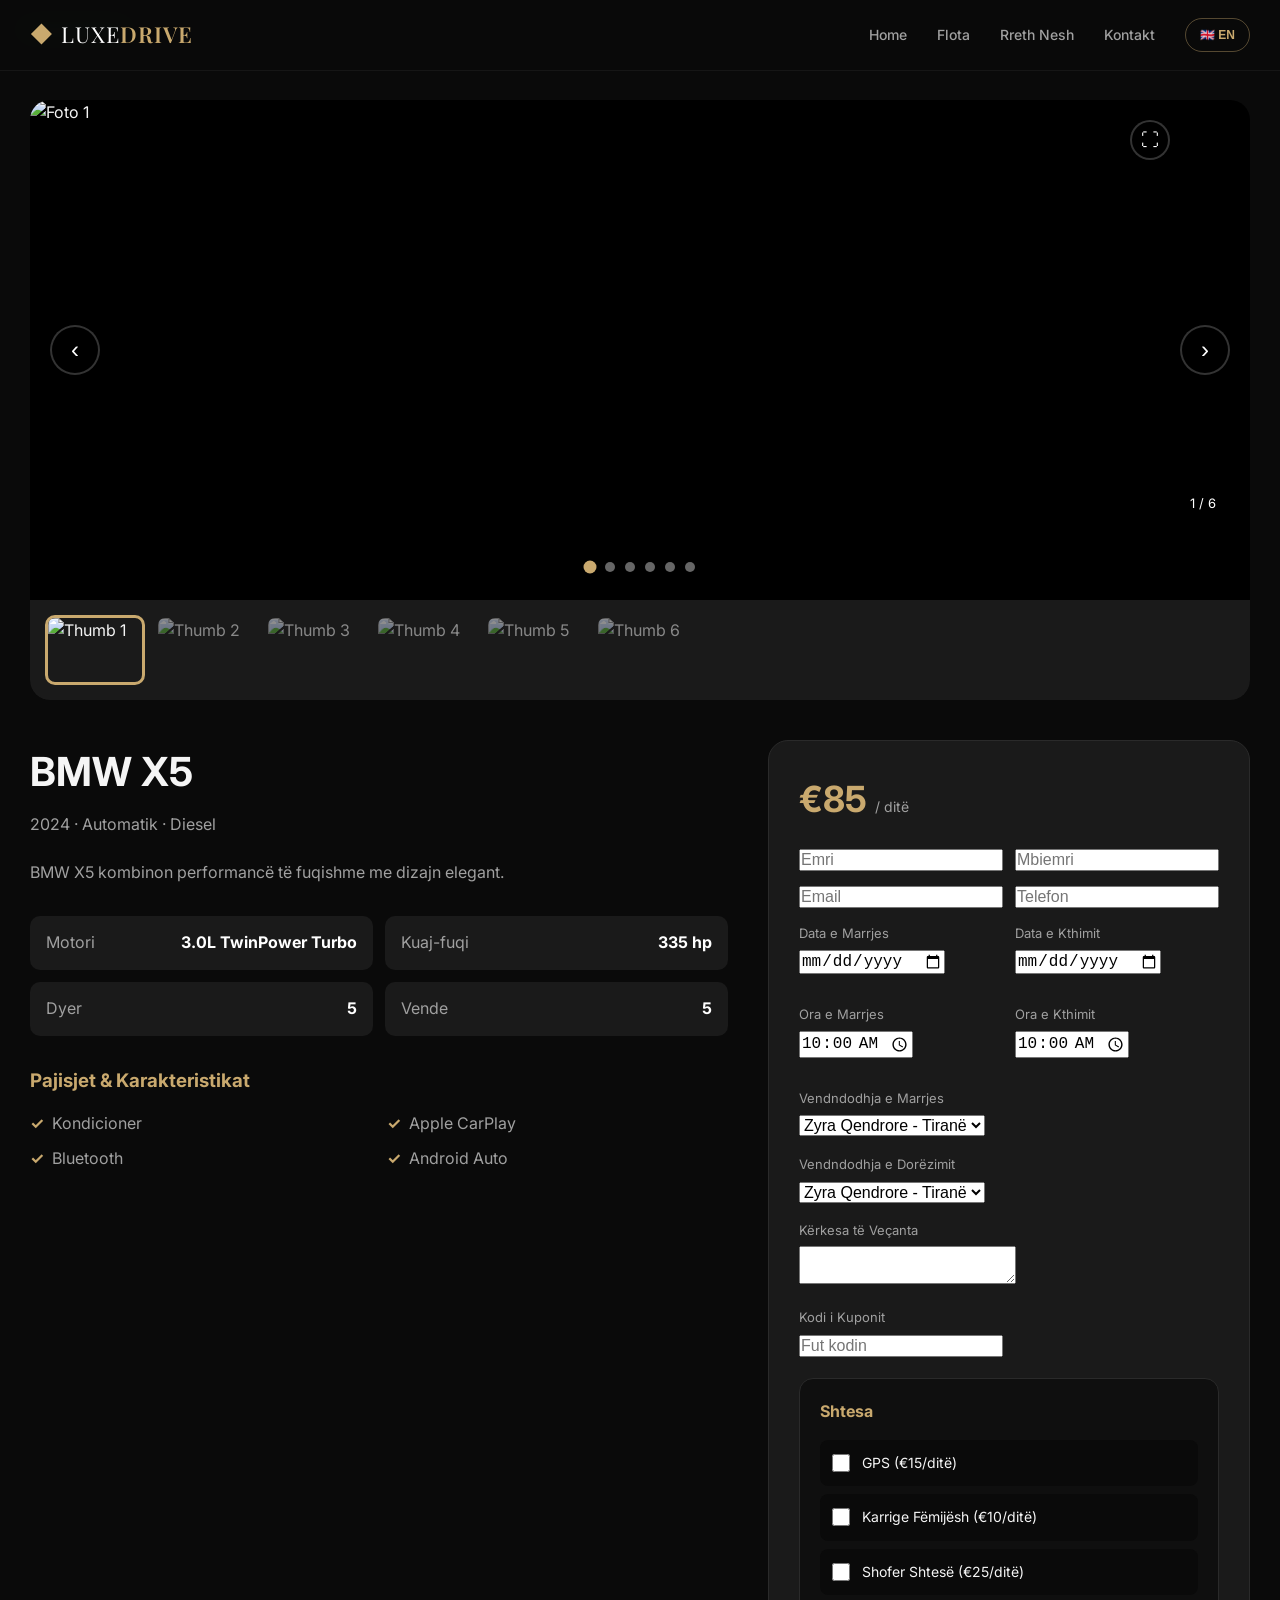
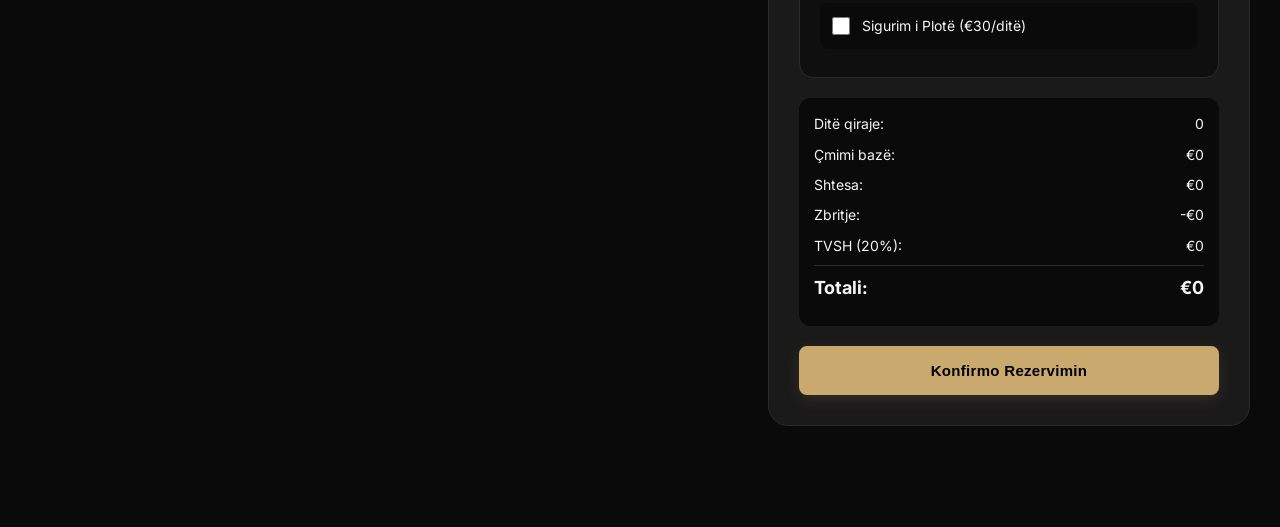
==== car-details.html @ 83494c79 "Add files via upload" ====
<!DOCTYPE html>
<html lang="sq">
<head>
    <meta charset="UTF-8">
    <meta name="viewport" content="width=device-width, initial-scale=1.0">
    <meta name="description" content="Shikoni detajet dhe rezervoni këtë makinë luksoze.">
    <title data-i18n="detailsTitle">Detajet e Makinës | LuxeDrive</title>
    <link rel="preconnect" href="https://fonts.googleapis.com">
    <link rel="preconnect" href="https://fonts.gstatic.com" crossorigin>
    <link href="https://fonts.googleapis.com/css2?family=Playfair+Display:ital,wght@0,400;0,500;0,600;0,700;0,800;1,400&family=Inter:wght@300;400;500;600;700&display=swap" rel="stylesheet">
    <link rel="stylesheet" href="style.css">
    <link rel="stylesheet" href="responsive.css">
   
</head>
<body>
    <div class="loader-wrapper" id="loaderWrapper">
        <div class="loader"><div class="loader-ring"></div><span class="loader-text">LUXURY</span></div>
    </div>
    
    <button class="back-to-top" id="backToTop" aria-label="Kthehu lart">
        <svg width="20" height="20" viewBox="0 0 24 24" fill="none" stroke="currentColor" stroke-width="2"><polyline points="18 15 12 9 6 15"></polyline></svg>
    </button>

    <nav class="navbar" id="navbar">
        <div class="nav-container">
            <a href="index.html" class="nav-logo">
                <span class="logo-icon">◆</span><span class="logo-text">LUXE<span class="logo-accent">DRIVE</span></span>
            </a>
            <ul class="nav-links" id="navLinks">
                <li><a href="index.html" class="nav-link" data-i18n="navHome">Ballina</a></li>
                <li><a href="fleet.html" class="nav-link" data-i18n="navFleet">Flota</a></li>
                <li><a href="index.html#why-us" class="nav-link" data-i18n="navAbout">Rreth Nesh</a></li>
                <li><a href="index.html#contact" class="nav-link" data-i18n="navContact">Kontakt</a></li>
            
            <div class="nav-actions">
                <button id="langToggle" class="lang-toggle" aria-label="Ndrysho gjuhën">🇬🇧 EN</button>
					  </ul>
                <button class="hamburger" id="hamburger" aria-label="Menu"><span></span><span></span><span></span></button>
            </div>
        </div>
    </nav>

    <main class="car-details-page section-padding">
        <div class="container">
            
            <!-- GALERIA -->
            <div class="car-gallery-wrapper" id="carGalleryWrapper">
                <div class="gallery-main-container">
                    <div class="gallery-slides" id="gallerySlides"></div>
                    <button class="gallery-nav prev" id="galleryPrev">‹</button>
                    <button class="gallery-nav next" id="galleryNext">›</button>
                    <button class="fullscreen-btn" id="fullscreenBtn">⛶</button>
                    <div class="gallery-counter" id="galleryCounter">1 / 1</div>
                    <div class="gallery-dots-container" id="galleryDots"></div>
                </div>
                <div class="gallery-thumbnails-bar" id="galleryThumbnails"></div>
            </div>

            <!-- FULLSCREEN MODAL -->
            <div class="fullscreen-modal" id="fullscreenModal">
                <button class="fullscreen-close" id="fullscreenClose">✕</button>
                <img id="fullscreenImage" src="" alt="">
            </div>

            <!-- TË DHËNAT E MAKINAVE -->
            <div id="car-bmw-x5" class="car-data"
                data-name="BMW X5"
                data-subtitle="2024 · Automatik · Diesel"
                data-description="BMW X5 kombinon performancë të fuqishme me dizajn elegant."
                data-price="85"
                data-specs='{"Motori":"3.0L TwinPower Turbo","Kuaj-fuqi":"335 hp","Dyer":"5","Vende":"5"}'
                data-equipment='["Kondicioner","Bluetooth","Apple CarPlay","Android Auto"]'
                data-images='img/x5/1.webp,img/x5/2.webp,img/x5/3.webp,img/x5/4.webp,img/x5/5.webp,img/x5/6.webp'>
            </div>

            <div id="car-mercedes-s-class" class="car-data"
                data-name="Mercedes-Benz S-Class"
                data-subtitle="2024 · Automatik · Benzinë"
                data-description="Kulmi i sedanëve luksozë."
                data-price="120"
                data-specs='{"Motori":"4.0L V8 Biturbo","Kuaj-fuqi":"496 hp","Dyer":"4","Vende":"5"}'
                data-equipment='["Kondicioner","Burmester Sound","Apple CarPlay"]'
                data-images='img/s-class/1.webp,img/s-class/2.webp,img/s-class/3.webp, img/s-class/4.webp'>
            </div>

            <div id="car-porsche-911" class="car-data"
                data-name="Porsche 911"
                data-subtitle="2024 · Automatik · Benzinë"
                data-description="Makina sportive ikonë."
                data-price="195"
                data-specs='{"Motori":"3.0L Twin-Turbo Boxer 6","Kuaj-fuqi":"473 hp","Dyer":"2","Vende":"2"}'
                data-equipment='["Sport Exhaust","Apple CarPlay","Cruise Control"]'
                data-images='img/porche911/1.webp,img/porche911/2.webp,img/porche911/3.webp'>
            </div>

            <div id="car-range-rover-sport" class="car-data"
                data-name="Range Rover Sport"
                data-subtitle="2024 · Automatik · Diesel"
                data-description="SUV luksoz me prani komanduese."
                data-price="150"
                data-specs='{"Motori":"3.0L Ingenium Diesel","Kuaj-fuqi":"350 hp","Dyer":"5","Vende":"7"}'
                data-equipment='["Air Suspension","Meridian Sound","Apple CarPlay"]'
                data-images='img/rangerover/1.webp,img/rangerover/2.webp,img/rangerover/3.webp'>
            </div>

            <div id="car-audi-a8" class="car-data"
                data-name="Audi A8"
                data-subtitle="2024 · Automatik · Hibrid"
                data-description="Sedan luksoz me teknologji hibride."
                data-price="110"
                data-specs='{"Motori":"3.0 TFSI e","Kuaj-fuqi":"449 hp","Dyer":"4","Vende":"5"}'
                data-equipment='["Virtual Cockpit","Bang & Olufsen","Apple CarPlay"]'
                data-images='img/audia8/1.webp,img/audia8/2.webp,img/audia8/3.jpeg'>
            </div>

            <div id="car-rolls-royce-ghost" class="car-data"
                data-name="Rolls-Royce Ghost"
                data-subtitle="2024 · Automatik · Benzinë"
                data-description="Kulmi absolut i luksit automobilistik."
                data-price="450"
                data-specs='{"Motori":"6.75L V12","Kuaj-fuqi":"563 hp","Dyer":"4","Vende":"4"}'
                data-equipment='["Starlight Headliner","Bespoke Audio","Champagne Cooler"]'
                data-images='img/rr/1.jpeg,img/rr/2.jpeg,img/rr/3.jpeg'>
            </div>

            <!-- INFORMACIONET E MAKINËS -->
            <div class="car-info-grid">
                <div class="car-info-left">
                    <div class="car-title-block">
                        <span class="car-badge available" id="availabilityBadge" data-i18n="badgeAvailable">I Disponueshëm</span>
                        <h1 id="carTitle">BMW X5</h1>
                        <p class="car-subtitle" id="carSubtitle">2024 · Automatik · Diesel</p>
                    </div>
                    <div class="car-description" id="carDescription"></div>
                    <div class="specs-grid" id="specsGrid"></div>
                    <div class="equipment-section">
                        <h3 data-i18n="equipmentTitle">Pajisjet & Karakteristikat</h3>
                        <ul class="equipment-list" id="equipmentList"></ul>
                    </div>
                </div>
                <div class="car-info-right">
                    <div class="booking-card" id="bookingCard">
                        <div class="price-display">
                            <span class="price-value" id="pricePerDay">€85</span>
                            <span class="price-period" data-i18n="pricePerDayUnit">/ ditë</span>
                        </div>
                        <form id="bookingForm" novalidate>
                            <div class="form-row">
                                <input type="text" id="firstName" placeholder="Emri" required>
                                <input type="text" id="lastName" placeholder="Mbiemri" required>
                            </div>
                            <div class="form-row">
                                <input type="email" id="email" placeholder="Email" required>
                                <input type="tel" id="phone" placeholder="Telefon" required>
                            </div>
                            <div class="form-row">
                                <div class="form-group">
                                    <label>Data e Marrjes</label>
                                    <input type="date" id="pickupDate" required>
                                </div>
                                <div class="form-group">
                                    <label>Data e Kthimit</label>
                                    <input type="date" id="returnDate" required>
                                </div>
                            </div>
                            <div class="form-row">
                                <div class="form-group">
                                    <label>Ora e Marrjes</label>
                                    <input type="time" id="pickupTime" value="10:00">
                                </div>
                                <div class="form-group">
                                    <label>Ora e Kthimit</label>
                                    <input type="time" id="returnTime" value="10:00">
                                </div>
                            </div>
                            <div class="form-group">
                                <label>Vendndodhja e Marrjes</label>
                                <select id="pickupLocation">
                                    <option>Zyra Qendrore - Tiranë</option>
                                    <option>Aeroporti i Rinasit</option>
                                    <option>Dorëzim në Hotel</option>
                                </select>
                            </div>
                            <div class="form-group">
                                <label>Vendndodhja e Dorëzimit</label>
                                <select id="dropoffLocation">
                                    <option>Zyra Qendrore - Tiranë</option>
                                    <option>Aeroporti i Rinasit</option>
                                    <option>Dorëzim në Hotel</option>
                                </select>
                            </div>
                            <div class="form-group">
                                <label>Kërkesa të Veçanta</label>
                                <textarea id="specialRequests" rows="2"></textarea>
                            </div>
                            <div class="form-group">
                                <label>Kodi i Kuponit</label>
                                <input type="text" id="couponCode" placeholder="Fut kodin">
                            </div>
                            <div class="extras-section">
                                <h4>Shtesa</h4>
                                <label class="extra-item"><input type="checkbox" id="gps" data-price="15"> GPS (€15/ditë)</label>
                                <label class="extra-item"><input type="checkbox" id="childSeat" data-price="10"> Karrige Fëmijësh (€10/ditë)</label>
                                <label class="extra-item"><input type="checkbox" id="additionalDriver" data-price="25"> Shofer Shtesë (€25/ditë)</label>
                                <label class="extra-item"><input type="checkbox" id="insurance" data-price="30"> Sigurim i Plotë (€30/ditë)</label>
                            </div>
                            <div class="booking-summary" id="bookingSummary">
                                <div class="summary-line"><span>Ditë qiraje:</span><span id="summaryDays">0</span></div>
                                <div class="summary-line"><span>Çmimi bazë:</span><span id="summaryBase">€0</span></div>
                                <div class="summary-line"><span>Shtesa:</span><span id="summaryExtras">€0</span></div>
                                <div class="summary-line"><span>Zbritje:</span><span id="summaryDiscount">-€0</span></div>
                                <div class="summary-line"><span>TVSH (20%):</span><span id="summaryTax">€0</span></div>
                                <div class="summary-line total"><span>Totali:</span><span id="summaryTotal">€0</span></div>
                            </div>
                            <button type="submit" class="btn btn-primary btn-block">Konfirmo Rezervimin</button>
                        </form>
                    </div>
                </div>
            </div>
        </div>
    </main>

    <!-- MODAL KONFIRMIMI -->
    <div class="modal" id="confirmationModal">
        <div class="modal-content">
            <span class="modal-close" id="closeModal">&times;</span>
            <div class="modal-icon">✓</div>
            <h2>Rezervimi u Konfirmua!</h2>
            <p>Faleminderit për rezervimin tuaj.</p>
            <p>Numri i referencës: <strong id="bookingRef">LX-123456</strong></p>
            <a href="index.html" class="btn btn-primary">Kthehu në Ballinë</a>
        </div>
    </div>

    <script type="text/javascript" src="https://cdn.jsdelivr.net/npm/@emailjs/browser@3/dist/email.min.js"></script>
    <script src="main.js"></script>
    <script src="lang.js"></script>
    
    <!-- Skripti i galerisë dhe ngarkuesit të makinës - të kombinuara -->
    <script>
    // ========== GALERIA ==========
    let galleryCurrentIndex = 0;
    let galleryTotalSlides = 0;
    let galleryImages = [];
    let galleryAutoPlay;

    function initGallery(images) {
        galleryImages = images;
        galleryTotalSlides = images.length;
        galleryCurrentIndex = 0;
        
        const slidesContainer = document.getElementById('gallerySlides');
        const dotsContainer = document.getElementById('galleryDots');
        const thumbnailsContainer = document.getElementById('galleryThumbnails');
        
        // Pastro container-at
        slidesContainer.innerHTML = '';
        dotsContainer.innerHTML = '';
        thumbnailsContainer.innerHTML = '';
        
        // Shto TË GJITHA imazhet në slides
        images.forEach((src, index) => {
            const img = document.createElement('img');
            img.src = src;
            img.alt = 'Foto ' + (index + 1);
            img.loading = index === 0 ? 'eager' : 'lazy';
            slidesContainer.appendChild(img);
        });
        
        // Krijo dots për TË GJITHA imazhet
        images.forEach((_, index) => {
            const dot = document.createElement('span');
            dot.className = 'gallery-dot';
            if (index === 0) dot.classList.add('active');
            dot.addEventListener('click', function() {
                goToSlide(index);
            });
            dotsContainer.appendChild(dot);
        });
        
        // Krijo thumbnails për TË GJITHA imazhet
        images.forEach((src, index) => {
            const thumb = document.createElement('img');
            thumb.src = src;
            thumb.className = 'gallery-thumb';
            thumb.alt = 'Thumb ' + (index + 1);
            if (index === 0) thumb.classList.add('active');
            thumb.addEventListener('click', function() {
                goToSlide(index);
            });
            thumbnailsContainer.appendChild(thumb);
        });
        
        // Përditëso numëruesin
        updateCounter();
        
        // Fillo auto-play
        startAutoPlay();
    }

    function goToSlide(index) {
        if (index < 0) index = galleryTotalSlides - 1;
        if (index >= galleryTotalSlides) index = 0;
        
        galleryCurrentIndex = index;
        
        // Lëviz galerinë
        const slidesContainer = document.getElementById('gallerySlides');
        slidesContainer.style.transform = 'translateX(-' + (galleryCurrentIndex * 100) + '%)';
        
        // Përditëso TË GJITHA dots
        const dots = document.querySelectorAll('.gallery-dot');
        dots.forEach((dot, i) => {
            if (i === galleryCurrentIndex) {
                dot.classList.add('active');
            } else {
                dot.classList.remove('active');
            }
        });
        
        // Përditëso TË GJITHA thumbnails
        const thumbs = document.querySelectorAll('.gallery-thumb');
        thumbs.forEach((thumb, i) => {
            if (i === galleryCurrentIndex) {
                thumb.classList.add('active');
                // Lëviz thumbnail-in aktiv në pamje
                thumb.scrollIntoView({ behavior: 'smooth', block: 'nearest', inline: 'center' });
            } else {
                thumb.classList.remove('active');
            }
        });
        
        // Përditëso numëruesin
        updateCounter();
        
        // Rifillo auto-play
        resetAutoPlay();
    }

    function nextSlide() {
        goToSlide(galleryCurrentIndex + 1);
    }

    function prevSlide() {
        goToSlide(galleryCurrentIndex - 1);
    }

    function updateCounter() {
        const counter = document.getElementById('galleryCounter');
        if (counter && galleryTotalSlides > 0) {
            counter.textContent = (galleryCurrentIndex + 1) + ' / ' + galleryTotalSlides;
        }
    }

    function startAutoPlay() {
        stopAutoPlay();
        if (galleryTotalSlides > 1) {
            galleryAutoPlay = setInterval(nextSlide, 4000);
        }
    }

    function stopAutoPlay() {
        if (galleryAutoPlay) {
            clearInterval(galleryAutoPlay);
            galleryAutoPlay = null;
        }
    }

    function resetAutoPlay() {
        stopAutoPlay();
        startAutoPlay();
    }

    // ========== NGARKUESI I MAKINËS ==========
    document.addEventListener('DOMContentLoaded', function() {
        const urlParams = new URLSearchParams(window.location.search);
        const carId = urlParams.get('id') || 'bmw-x5';
        
        console.log('Duke ngarkuar makinën:', carId);
        
        const carDiv = document.getElementById('car-' + carId);
        
        if (carDiv) {
            console.log('Div-i i makinës u gjet');
            
            const name = carDiv.getAttribute('data-name');
            const subtitle = carDiv.getAttribute('data-subtitle');
            const description = carDiv.getAttribute('data-description');
            const price = carDiv.getAttribute('data-price');
            const specsStr = carDiv.getAttribute('data-specs');
            const equipmentStr = carDiv.getAttribute('data-equipment');
            const imagesStr = carDiv.getAttribute('data-images');
            
            console.log('Images string:', imagesStr);
            
            // Përditëso titullin dhe përshkrimin
            document.getElementById('carTitle').textContent = name;
            document.getElementById('carSubtitle').textContent = subtitle;
            document.getElementById('carDescription').innerHTML = '<p>' + description + '</p>';
            document.getElementById('pricePerDay').textContent = '€' + price;
            
            // Përditëso specifikimet
            if (specsStr) {
                const specs = JSON.parse(specsStr);
                const specsGrid = document.getElementById('specsGrid');
                specsGrid.innerHTML = '';
                for (const [key, value] of Object.entries(specs)) {
                    const specItem = document.createElement('div');
                    specItem.className = 'spec-item';
                    specItem.innerHTML = '<span>' + key + '</span><strong>' + value + '</strong>';
                    specsGrid.appendChild(specItem);
                }
            }
            
            // Përditëso pajisjet
            if (equipmentStr) {
                const equipment = JSON.parse(equipmentStr);
                const equipmentList = document.getElementById('equipmentList');
                equipmentList.innerHTML = '';
                equipment.forEach(function(item) {
                    const li = document.createElement('li');
                    li.textContent = item;
                    equipmentList.appendChild(li);
                });
            }
            
            // Përditëso galerinë me TË GJITHA imazhet
            if (imagesStr) {
                // Ndaj string-un me presje dhe pastro hapësirat
                const images = imagesStr.split(',').map(function(img) {
                    return img.trim();
                }).filter(function(img) {
                    return img.length > 0;
                });
                
                console.log('Numri i imazheve të gjetura:', images.length);
                console.log('Imazhet:', images);
                
                if (images.length > 0) {
                    initGallery(images);
                }
            }
        } else {
            console.warn('Makina nuk u gjet:', carId);
            // Shfaq të dhënat default (makina e parë)
            const firstCar = document.querySelector('.car-data');
            if (firstCar) {
                console.log('Duke përdorur makinën e parë si default');
                const imagesStr = firstCar.getAttribute('data-images');
                if (imagesStr) {
                    const images = imagesStr.split(',').map(function(img) {
                        return img.trim();
                    }).filter(function(img) {
                        return img.length > 0;
                    });
                    if (images.length > 0) {
                        initGallery(images);
                    }
                }
            }
        }
        
        // Event listeners për butonat e galerisë
        document.getElementById('galleryPrev').addEventListener('click', function(e) {
            e.preventDefault();
            prevSlide();
        });
        
        document.getElementById('galleryNext').addEventListener('click', function(e) {
            e.preventDefault();
            nextSlide();
        });
        
        // Fullscreen
        document.getElementById('fullscreenBtn').addEventListener('click', function() {
            if (galleryImages.length > 0 && galleryImages[galleryCurrentIndex]) {
                document.getElementById('fullscreenImage').src = galleryImages[galleryCurrentIndex];
                document.getElementById('fullscreenModal').classList.add('active');
            }
        });
        
        document.getElementById('fullscreenClose').addEventListener('click', function() {
            document.getElementById('fullscreenModal').classList.remove('active');
        });
        
        // Mbyll fullscreen kur klikon jashtë imazhit
        document.getElementById('fullscreenModal').addEventListener('click', function(e) {
            if (e.target === this) {
                this.classList.remove('active');
            }
        });
        
        // Swipe për galeri
        const slidesContainer = document.getElementById('gallerySlides');
        let startX = 0;
        let isSwiping = false;
        
        slidesContainer.addEventListener('touchstart', function(e) {
            startX = e.touches[0].clientX;
            isSwiping = true;
            stopAutoPlay();
        });
        
        slidesContainer.addEventListener('touchmove', function(e) {
            if (!isSwiping) return;
        });
        
        slidesContainer.addEventListener('touchend', function(e) {
            if (!isSwiping) return;
            isSwiping = false;
            
            const endX = e.changedTouches[0].clientX;
            const diffX = startX - endX;
            
            if (Math.abs(diffX) > 50) {
                if (diffX > 0) {
                    nextSlide();
                } else {
                    prevSlide();
                }
            }
            
            startAutoPlay();
        });
        
        // Ndalo auto-play kur mouse është mbi galeri
        const galleryWrapper = document.getElementById('carGalleryWrapper');
        galleryWrapper.addEventListener('mouseenter', function() {
            stopAutoPlay();
        });
        
        galleryWrapper.addEventListener('mouseleave', function() {
            startAutoPlay();
        });
        
        // Navigim me tastierë
        document.addEventListener('keydown', function(e) {
            if (e.key === 'ArrowLeft') {
                e.preventDefault();
                prevSlide();
            } else if (e.key === 'ArrowRight') {
                e.preventDefault();
                nextSlide();
            }
        });
    });
</script>
    
    <script src="booking.js"></script>
</body>
</html>
---- style.css ----
:root {
    --gold: #c9a96e;
    --gold-light: #e0c78a;
    --gold-dark: #b8943c;
    --dark-bg: #0a0a0a;
    --dark-surface: #111111;
    --dark-card: #1a1a1a;
    --text-primary: #f5f5f5;
    --text-secondary: #a0a0a0;
    --border-color: #2a2a2a;
    --font-heading: 'Playfair Display', serif;
    --font-body: 'Inter', 'DM Sans', sans-serif;
    --shadow-gold: 0 4px 15px rgba(201,169,110,0.15);
}

* { margin: 0; padding: 0; box-sizing: border-box; }

/* PARANDALO DOUBLE-CLICK ZOOM NË TË GJITHË FAQEN */
html {
    scroll-behavior: smooth;
    touch-action: manipulation;
    -ms-touch-action: manipulation;
}

body {
    font-family: var(--font-body);
    background: var(--dark-bg);
    color: var(--text-primary);
    line-height: 1.6;
    overflow-x: hidden;
    -webkit-font-smoothing: antialiased;
    /* Parandalo zoom në double-tap */
    touch-action: manipulation;
    -ms-touch-action: manipulation;
}

/* Parandalo user-select në butona dhe elemente interaktive */
button, a, .btn, .car-card, .gallery-thumb, .gallery-dot, .extra-item, label {
    -webkit-user-select: none;
    -moz-user-select: none;
    -ms-user-select: none;
    user-select: none;
}

/* Parandalo zoom në inpute në pajisje mobile */
input, select, textarea {
    font-size: 16px; /* Parandalon zoom-in automatik në iOS */
    touch-action: manipulation;
    -ms-touch-action: manipulation;
}

@media screen and (max-width: 768px) {
    input, select, textarea {
        font-size: 16px !important; /* Parandalon zoom-in në mobile */
    }
}

/* Loader */
.loader-wrapper {
    position: fixed; top: 0; left: 0; width: 100%; height: 100%;
    background: var(--dark-bg); display: flex; flex-direction: column; align-items: center; justify-content: center;
    z-index: 9999; transition: opacity 0.5s ease, visibility 0.5s;
}
.loader-wrapper.hidden { opacity: 0; visibility: hidden; }
.loader-ring {
    width: 50px; height: 50px; border: 3px solid rgba(201,169,110,0.2);
    border-top-color: var(--gold); border-radius: 50%;
    animation: spin 1s linear infinite; margin-bottom: 20px;
}
.loader-text { font-family: var(--font-heading); letter-spacing: 4px; color: var(--gold); font-size: 14px; }
@keyframes spin { to { transform: rotate(360deg); } }

/* Back to top */
.back-to-top {
    position: fixed; bottom: 30px; right: 30px; width: 45px; height: 45px;
    background: var(--gold); color: #000; border: none; border-radius: 50%;
    cursor: pointer; opacity: 0; visibility: hidden; transition: all 0.3s; z-index: 999;
    display: flex; align-items: center; justify-content: center; box-shadow: var(--shadow-gold);
}
.back-to-top:hover { background: var(--gold-light); transform: translateY(-2px); }
.back-to-top.visible { opacity: 1; visibility: visible; }

/* ==================== NAVBAR I RIPARUAR ==================== */
.navbar {
    position: fixed;
    top: 0;
    left: 0;
    width: 100%;
    z-index: 1000;
    background: rgba(10, 10, 10, 0.98);
    backdrop-filter: blur(10px);
    -webkit-backdrop-filter: blur(10px);
    padding: 0;
    transition: all 0.3s ease;
    border-bottom: 1px solid rgba(255, 255, 255, 0.05);
}

.navbar.scrolled {
    background: rgba(10, 10, 10, 0.98);
    box-shadow: 0 4px 30px rgba(0, 0, 0, 0.8);
    border-bottom: 1px solid rgba(201, 169, 110, 0.15);
}

.nav-container {
    max-width: 1300px;
    margin: 0 auto;
    padding: 0 30px;
    display: flex;
    align-items: center;
    justify-content: space-between;
    height: 70px;
}

.nav-logo {
    display: flex;
    align-items: center;
    gap: 8px;
    text-decoration: none;
    z-index: 2;
    flex-shrink: 0;
}

.logo-icon {
    color: var(--gold);
    font-size: 22px;
}

.logo-text {
    font-family: var(--font-heading);
    font-size: 22px;
    color: #fff;
    letter-spacing: 1px;
}

.logo-accent {
    color: var(--gold);
    font-weight: 600;
}

/* Navigation links */
.nav-links {
    display: flex;
    list-style: none;
    gap: 30px;
    align-items: center;
    margin: 0;
    padding: 0;
    height: 100%;
}

.nav-link {
    color: var(--text-secondary);
    text-decoration: none;
    font-weight: 500;
    font-size: 14px;
    transition: color 0.3s;
    position: relative;
    padding: 8px 0;
}

.nav-link::after {
    content: '';
    position: absolute;
    bottom: 0;
    left: 0;
    width: 0;
    height: 2px;
    background: var(--gold);
    transition: width 0.3s;
}

.nav-link:hover,
.nav-link.active {
    color: var(--gold);
}

.nav-link:hover::after,
.nav-link.active::after {
    width: 100%;
}

/* Veprimet në navbar */
.nav-actions {
    display: flex;
    align-items: center;
    gap: 12px;
    flex-shrink: 0;
}

/* Language toggle */
.lang-toggle {
    background: transparent;
    border: 1px solid rgba(201, 169, 110, 0.4);
    color: var(--gold);
    padding: 6px 14px;
    border-radius: 20px;
    cursor: pointer;
    font-weight: 600;
    font-size: 12px;
    transition: all 0.3s;
    white-space: nowrap;
    height: 34px;
    display: flex;
    align-items: center;
}

.lang-toggle:hover {
    background: var(--gold);
    color: #000;
    border-color: var(--gold);
}

/* Hamburger */
.hamburger {
    display: none;
    flex-direction: column;
    gap: 5px;
    background: none;
    border: none;
    cursor: pointer;
    z-index: 2;
    padding: 8px;
    height: 40px;
    width: 40px;
    align-items: center;
    justify-content: center;
}

.hamburger span {
    width: 24px;
    height: 2px;
    background: #fff;
    transition: 0.3s;
    display: block;
}

/* Animacioni i hamburgerit kur është aktiv */
.nav-links.active ~ .hamburger span:nth-child(1) {
    transform: rotate(45deg) translate(5px, 5px);
}

.nav-links.active ~ .hamburger span:nth-child(2) {
    opacity: 0;
}

.nav-links.active ~ .hamburger span:nth-child(3) {
    transform: rotate(-45deg) translate(5px, -5px);
}

/* Mobile navigation */
@media (max-width: 768px) {
    .nav-links {
        position: fixed;
        top: 0;
        left: 0;
        width: 100%;
        height: 100vh;
        background: rgba(10, 10, 10, 0.98);
        backdrop-filter: blur(15px);
        -webkit-backdrop-filter: blur(15px);
        flex-direction: column;
        justify-content: center;
        align-items: center;
        gap: 30px;
        margin: 0;
        padding: 0;
        transform: translateX(100%);
        transition: transform 0.4s cubic-bezier(0.4, 0, 0.2, 1);
        z-index: 1;
    }

    .nav-links.active {
        transform: translateX(0);
    }

    .hamburger {
        display: flex;
    }

    .nav-link {
        font-size: 20px;
    }

    .lang-toggle {
        margin-top: 20px;
    }
}

/* Hero */
.hero {
    height: 100vh;
    min-height: 700px;
    position: relative;
    display: flex;
    align-items: center;
    overflow: hidden;
    margin-top: 0;
    padding-top: 70px;
}

.hero-bg {
    position: absolute;
    top: 0;
    left: 0;
    width: 100%;
    height: 100%;
    background-size: cover;
    background-position: center;
    transform: scale(1.1);
    transition: transform 6s ease;
}

.hero:hover .hero-bg {
    transform: scale(1);
}

.hero-overlay {
    position: absolute;
    top: 0;
    left: 0;
    width: 100%;
    height: 100%;
    background: linear-gradient(to right, rgba(0, 0, 0, 0.85) 0%, rgba(0, 0, 0, 0.3) 100%);
}

.hero-content {
    position: relative;
    max-width: 1300px;
    margin: 0 auto;
    padding: 0 30px;
    z-index: 2;
}

.hero-badge {
    display: inline-block;
    background: rgba(201, 169, 110, 0.1);
    border: 1px solid var(--gold);
    color: var(--gold);
    padding: 8px 20px;
    border-radius: 50px;
    font-size: 14px;
    margin-bottom: 30px;
}

.hero-title {
    font-family: var(--font-heading);
    font-size: clamp(40px, 8vw, 72px);
    line-height: 1.1;
    margin-bottom: 20px;
}

.text-gold { color: var(--gold); }

.hero-subtitle {
    font-size: 18px;
    color: var(--text-secondary);
    max-width: 500px;
    margin-bottom: 40px;
}

.hero-buttons {
    display: flex;
    gap: 15px;
    flex-wrap: wrap;
}

.hero-stats {
    display: flex;
    gap: 40px;
    margin-top: 60px;
}

.hero-stat {
    display: flex;
    flex-direction: column;
}

.stat-number {
    font-size: 28px;
    font-weight: 700;
    color: var(--gold);
}

.stat-label {
    color: var(--text-secondary);
    font-size: 14px;
}

.hero-scroll {
    position: absolute;
    bottom: 30px;
    left: 50%;
    transform: translateX(-50%);
    display: flex;
    flex-direction: column;
    align-items: center;
    gap: 10px;
    color: var(--text-secondary);
}

/* Buttons */
.btn {
    display: inline-flex;
    align-items: center;
    gap: 8px;
    padding: 14px 32px;
    border: 2px solid transparent;
    font-weight: 600;
    cursor: pointer;
    transition: all 0.3s;
    text-decoration: none;
    font-size: 15px;
    border-radius: 8px;
    letter-spacing: 0.3px;
    user-select: none;
}

.btn-primary {
    background: var(--gold);
    color: #000;
    border-color: var(--gold);
    box-shadow: var(--shadow-gold);
}

.btn-primary:hover {
    background: var(--gold-light);
    border-color: var(--gold-light);
    transform: translateY(-2px);
    box-shadow: 0 8px 25px rgba(201, 169, 110, 0.3);
}

.btn-outline {
    background: transparent;
    color: #fff;
    border-color: rgba(255, 255, 255, 0.25);
}

.btn-outline:hover {
    border-color: var(--gold);
    color: var(--gold);
    background: rgba(201, 169, 110, 0.05);
}

.btn-outline-white {
    border-color: #fff;
    color: #fff;
}

.btn-gold {
    background: var(--gold);
    color: #000;
    border-color: var(--gold);
    padding: 10px 24px;
    font-size: 14px;
    font-weight: 600;
}

.btn-gold:hover {
    background: var(--gold-light);
    border-color: var(--gold-light);
}

.btn-sm {
    padding: 10px 24px;
    font-size: 14px;
}

.btn-block {
    display: block;
    width: 100%;
    text-align: center;
}

/* Section styles */
.section-padding {
    padding: 100px 0;
}

.container {
    max-width: 1300px;
    margin: 0 auto;
    padding: 0 30px;
}

.section-header {
    text-align: center;
    margin-bottom: 60px;
}

.section-tag {
    text-transform: uppercase;
    letter-spacing: 3px;
    color: var(--gold);
    font-size: 13px;
    margin-bottom: 15px;
    display: block;
}

.section-title {
    font-family: var(--font-heading);
    font-size: clamp(36px, 6vw, 48px);
    margin-bottom: 15px;
}

.section-desc {
    color: var(--text-secondary);
    max-width: 600px;
    margin: 0 auto;
}

.bg-dark {
    background: var(--dark-surface);
}

/* Car cards */
.featured-grid,
.fleet-grid {
    display: grid;
    grid-template-columns: repeat(auto-fill, minmax(280px, 1fr));
    gap: 30px;
}

.car-card {
    background: var(--dark-card);
    border: 1px solid var(--border-color);
    border-radius: 16px;
    overflow: hidden;
    transition: transform 0.3s, border-color 0.3s, box-shadow 0.3s;
}

.car-card:hover {
    transform: translateY(-8px);
    border-color: var(--gold);
    box-shadow: 0 20px 40px rgba(0, 0, 0, 0.5);
}

.car-card-image {
    position: relative;
    height: 200px;
    overflow: hidden;
}

.car-card-image img {
    width: 100%;
    height: 100%;
    object-fit: cover;
    transition: transform 0.6s;
}

.car-card:hover .car-card-image img {
    transform: scale(1.05);
}

.car-badge {
    position: absolute;
    top: 15px;
    left: 15px;
    padding: 5px 14px;
    border-radius: 20px;
    font-size: 12px;
    font-weight: 600;
    z-index: 2;
}

.car-badge.available {
    background: #1b5e20;
    color: #a5d6a7;
}

.car-category {
    position: absolute;
    top: 15px;
    right: 15px;
    background: rgba(0, 0, 0, 0.75);
    color: #fff;
    padding: 5px 12px;
    border-radius: 20px;
    font-size: 12px;
    font-weight: 500;
    z-index: 2;
}

.car-card-body {
    padding: 20px;
    display: flex;
    flex-direction: column;
}

.car-card-header {
    display: flex;
    justify-content: space-between;
    align-items: center;
    margin-bottom: 12px;
}

.car-card-header h3 {
    font-size: 20px;
    font-weight: 600;
}

.car-year {
    color: var(--gold);
    font-weight: 600;
}

.car-specs {
    display: flex;
    flex-wrap: wrap;
    gap: 12px;
    margin-bottom: 20px;
}

.spec {
    font-size: 13px;
    color: var(--text-secondary);
    display: flex;
    align-items: center;
    gap: 5px;
}

.car-card-footer {
    display: flex;
    justify-content: space-between;
    align-items: center;
    margin-top: auto;
}

.car-price {
    font-size: 24px;
    font-weight: 700;
    color: var(--gold);
}

.price-period {
    font-size: 14px;
    color: var(--text-secondary);
    font-weight: 400;
}

/* Enhanced Filters */
.filters-bar {
    background: linear-gradient(145deg, #1a1a1a, #0f0f0f);
    border: 1px solid #333;
    padding: 20px;
    border-radius: 20px;
    display: flex;
    flex-wrap: wrap;
    gap: 12px;
    align-items: center;
    box-shadow: 0 10px 30px rgba(0, 0, 0, 0.5);
    margin-bottom: 50px;
}

.filter-group {
    position: relative;
    min-width: 150px;
    flex: 1;
}

.filter-input,
.filter-select {
    width: 100%;
    background: #0a0a0a;
    border: 1px solid #333;
    color: #fff;
    padding: 12px 15px;
    border-radius: 10px;
    font-size: 14px;
    transition: all 0.3s;
    appearance: none;
    -webkit-appearance: none;
}

.filter-input:focus,
.filter-select:focus {
    outline: none;
    border-color: var(--gold);
    box-shadow: 0 0 0 2px rgba(201, 169, 110, 0.2);
}

.filter-select {
    background-image: url("data:image/svg+xml,%3Csvg width='12' height='8' viewBox='0 0 12 8' fill='none' xmlns='http://www.w3.org/2000/svg'%3E%3Cpath d='M1 1.5L6 6.5L11 1.5' stroke='%23c9a96e' stroke-width='1.5' stroke-linecap='round'/%3E%3C/svg%3E");
    background-repeat: no-repeat;
    background-position: right 14px center;
    padding-right: 36px;
}

.price-range {
    display: flex;
    flex-direction: column;
    gap: 6px;
    color: var(--text-secondary);
}

#priceRange {
    accent-color: var(--gold);
    height: 6px;
    border-radius: 3px;
}

#priceValue {
    color: var(--gold);
    font-weight: 600;
}

.sort-group .filter-select {
    background-color: #1a1a1a;
    border-color: var(--gold);
    color: var(--gold);
}

.filter-group .btn-outline {
    border-color: var(--gold);
    color: var(--gold);
    padding: 12px 22px;
    border-radius: 10px;
    font-weight: 500;
}

.filter-group .btn-outline:hover {
    background: var(--gold);
    color: #000;
}

/* Features grid */
.features-grid {
    display: grid;
    grid-template-columns: repeat(auto-fit, minmax(250px, 1fr));
    gap: 30px;
}

.feature-card {
    background: var(--dark-card);
    border: 1px solid var(--border-color);
    border-radius: 16px;
    padding: 40px 30px;
    text-align: center;
    transition: transform 0.3s, border-color 0.3s;
}

.feature-card:hover {
    transform: translateY(-5px);
    border-color: var(--gold);
}

.feature-icon {
    margin-bottom: 20px;
}

/* Process */
.process-steps {
    display: flex;
    justify-content: space-between;
    position: relative;
    flex-wrap: wrap;
    gap: 30px;
}

.step {
    text-align: center;
    position: relative;
    flex: 1;
    min-width: 150px;
}

.step-number {
    font-family: var(--font-heading);
    font-size: 48px;
    color: var(--gold);
    opacity: 0.7;
}

.step-content {
    margin-top: 15px;
}

.step-line {
    position: absolute;
    top: 30px;
    left: 50%;
    width: 100%;
    height: 1px;
    background: var(--border-color);
    z-index: -1;
}

.step:last-child .step-line {
    display: none;
}

/* Reviews */
.reviews-grid {
    display: grid;
    grid-template-columns: repeat(auto-fit, minmax(300px, 1fr));
    gap: 30px;
}

.review-card {
    background: var(--dark-card);
    padding: 30px;
    border-radius: 16px;
    border: 1px solid var(--border-color);
}

.review-stars {
    color: var(--gold);
    margin-bottom: 15px;
    font-size: 18px;
}

.review-author {
    display: flex;
    align-items: center;
    gap: 12px;
    margin-top: 20px;
}

.review-avatar {
    width: 45px;
    height: 45px;
    background: var(--gold);
    color: #000;
    border-radius: 50%;
    display: flex;
    align-items: center;
    justify-content: center;
    font-weight: 700;
}

/* FAQ */
.faq-list {
    max-width: 800px;
    margin: 0 auto;
}

.faq-item {
    border-bottom: 1px solid var(--border-color);
}

.faq-question {
    width: 100%;
    background: none;
    border: none;
    color: #fff;
    padding: 20px 0;
    display: flex;
    justify-content: space-between;
    align-items: center;
    font-size: 18px;
    cursor: pointer;
    text-align: left;
}

.faq-answer {
    max-height: 0;
    overflow: hidden;
    transition: max-height 0.3s, padding 0.3s;
    color: var(--text-secondary);
}

.faq-item.active .faq-answer {
    max-height: 200px;
    padding-bottom: 20px;
}

/* CTA */
.cta-card {
    background: linear-gradient(135deg, #1a1a1a 0%, #0a0a0a 100%);
    border: 1px solid var(--gold);
    padding: 70px 40px;
    text-align: center;
    border-radius: 24px;
}

.cta-buttons {
    display: flex;
    gap: 15px;
    justify-content: center;
    margin-top: 30px;
}

/* Footer */
.footer {
    background: var(--dark-surface);
    padding: 60px 0 20px;
}

.footer-grid {
    display: grid;
    grid-template-columns: 2fr 1fr 1fr 1fr;
    gap: 40px;
    margin-bottom: 40px;
}

.footer-links h4,
.footer-contact h4 {
    color: var(--gold);
    margin-bottom: 15px;
}

.footer-links ul,
.footer-contact ul {
    list-style: none;
}

.footer-links li,
.footer-contact li {
    margin-bottom: 8px;
    color: var(--text-secondary);
}

.footer-links a {
    color: var(--text-secondary);
    text-decoration: none;
    transition: color 0.3s;
}

.footer-links a:hover {
    color: var(--gold);
}

.footer-bottom {
    border-top: 1px solid var(--border-color);
    padding-top: 20px;
    display: flex;
    justify-content: space-between;
    color: var(--text-secondary);
    font-size: 14px;
}

/* ==================== CAR DETAILS GALLERY ==================== */
.car-gallery-wrapper {
    position: relative;
    border-radius: 20px;
    overflow: hidden;
    margin-bottom: 40px;
    background: #000;
}

.gallery-main-container {
    position: relative;
    width: 100%;
    height: 500px;
    overflow: hidden;
}

.gallery-slides {
    display: flex;
    height: 100%;
    width: 100%;
    transition: transform 0.5s cubic-bezier(0.25, 0.46, 0.45, 0.94);
}

.gallery-slides img {
    min-width: 100%;
    width: 100%;
    height: 100%;
    object-fit: cover;
    flex-shrink: 0;
    display: block;
}

.gallery-nav {
    position: absolute;
    top: 50%;
    transform: translateY(-50%);
    background: rgba(0, 0, 0, 0.6);
    color: #fff;
    border: 2px solid rgba(255, 255, 255, 0.2);
    width: 50px;
    height: 50px;
    border-radius: 50%;
    cursor: pointer;
    display: flex;
    align-items: center;
    justify-content: center;
    font-size: 24px;
    z-index: 10;
    transition: all 0.3s;
    user-select: none;
}

.gallery-nav:hover {
    background: var(--gold);
    color: #000;
    border-color: var(--gold);
}

.gallery-nav.prev { left: 20px; }
.gallery-nav.next { right: 20px; }

.gallery-counter {
    position: absolute;
    bottom: 80px;
    right: 20px;
    background: rgba(0, 0, 0, 0.7);
    color: #fff;
    padding: 6px 14px;
    border-radius: 20px;
    font-size: 13px;
    z-index: 10;
}

.gallery-dots-container {
    position: absolute;
    bottom: 20px;
    left: 50%;
    transform: translateX(-50%);
    display: flex;
    gap: 10px;
    z-index: 10;
    background: rgba(0, 0, 0, 0.5);
    padding: 8px 16px;
    border-radius: 20px;
}

.gallery-dot {
    width: 10px;
    height: 10px;
    border-radius: 50%;
    background: rgba(255, 255, 255, 0.4);
    cursor: pointer;
    transition: all 0.3s;
    border: none;
}

.gallery-dot.active {
    background: var(--gold);
    transform: scale(1.3);
}

.gallery-dot:hover {
    background: rgba(255, 255, 255, 0.7);
}

.gallery-thumbnails-bar {
    display: flex;
    gap: 10px;
    padding: 15px;
    background: var(--dark-card);
    overflow-x: auto;
    scrollbar-width: thin;
    scrollbar-color: var(--gold) #1a1a1a;
}

.gallery-thumbnails-bar::-webkit-scrollbar {
    height: 6px;
}

.gallery-thumbnails-bar::-webkit-scrollbar-track {
    background: #1a1a1a;
    border-radius: 3px;
}

.gallery-thumbnails-bar::-webkit-scrollbar-thumb {
    background: var(--gold);
    border-radius: 3px;
}

.gallery-thumb {
    width: 100px;
    height: 70px;
    object-fit: cover;
    border-radius: 10px;
    cursor: pointer;
    opacity: 0.5;
    transition: all 0.3s;
    border: 3px solid transparent;
    flex-shrink: 0;
}

.gallery-thumb.active {
    opacity: 1;
    border-color: var(--gold);
}

.gallery-thumb:hover {
    opacity: 0.8;
}

.fullscreen-btn {
    position: absolute;
    top: 20px;
    right: 80px;
    background: rgba(0, 0, 0, 0.6);
    color: #fff;
    border: 2px solid rgba(255, 255, 255, 0.2);
    width: 40px;
    height: 40px;
    border-radius: 50%;
    cursor: pointer;
    font-size: 18px;
    z-index: 10;
    display: flex;
    align-items: center;
    justify-content: center;
    transition: all 0.3s;
}

.fullscreen-btn:hover {
    background: var(--gold);
    color: #000;
    border-color: var(--gold);
}

/* Fullscreen Modal */
.fullscreen-modal {
    display: none;
    position: fixed;
    top: 0;
    left: 0;
    width: 100%;
    height: 100%;
    background: rgba(0, 0, 0, 0.95);
    z-index: 9999;
    align-items: center;
    justify-content: center;
}

.fullscreen-modal.active {
    display: flex;
}

.fullscreen-modal img {
    max-width: 90%;
    max-height: 90%;
    object-fit: contain;
}

.fullscreen-close {
    position: absolute;
    top: 20px;
    right: 20px;
    background: var(--gold);
    color: #000;
    border: none;
    width: 50px;
    height: 50px;
    border-radius: 50%;
    font-size: 24px;
    cursor: pointer;
    z-index: 10000;
    display: flex;
    align-items: center;
    justify-content: center;
    transition: all 0.3s;
}

.fullscreen-close:hover {
    background: #fff;
    transform: rotate(90deg);
}

/* Informacionet e makinës */
.car-info-grid {
    display: grid;
    grid-template-columns: 1.5fr 1fr;
    gap: 40px;
}

.car-title-block { margin-bottom: 20px; }
.car-title-block h1 { font-size: 40px; margin-bottom: 8px; }
.car-subtitle { color: var(--text-secondary); font-size: 16px; }
.car-description { margin-bottom: 30px; color: var(--text-secondary); line-height: 1.8; }

.specs-grid {
    display: grid;
    grid-template-columns: 1fr 1fr;
    gap: 12px;
    margin: 30px 0;
}

.spec-item {
    background: var(--dark-card);
    padding: 14px 16px;
    border-radius: 10px;
    display: flex;
    justify-content: space-between;
}

.spec-item span { color: var(--text-secondary); }
.spec-item strong { color: #fff; }

.equipment-section { margin-top: 30px; }
.equipment-section h3 { margin-bottom: 15px; color: var(--gold); }
.equipment-list { list-style: none; columns: 2; }
.equipment-list li { margin-bottom: 10px; color: var(--text-secondary); }
.equipment-list li::before { content: "✓"; color: var(--gold); margin-right: 8px; font-weight: bold; }

/* Booking Card */
.booking-card {
    background: var(--dark-card);
    padding: 30px;
    border-radius: 20px;
    border: 1px solid var(--border-color);
    position: sticky;
    top: 90px;
}

.price-display {
    margin-bottom: 20px;
    font-size: 36px;
    font-weight: 700;
    color: var(--gold);
}

.form-row {
    display: flex;
    gap: 12px;
    margin-bottom: 15px;
}

.form-group {
    flex: 1;
    margin-bottom: 15px;
}

.form-group label {
    display: block;
    margin-bottom: 5px;
    color: var(--text-secondary);
    font-size: 13px;
}

.extras-section {
    background: #0f0f0f;
    border: 1px solid #2a2a2a;
    border-radius: 14px;
    padding: 20px;
    margin: 20px 0;
}

.extras-section h4 {
    margin-bottom: 15px;
    color: var(--gold);
    font-size: 16px;
}

.extra-item {
    display: flex;
    align-items: center;
    gap: 12px;
    padding: 12px;
    margin-bottom: 8px;
    background: #0a0a0a;
    border-radius: 8px;
    cursor: pointer;
    transition: background 0.2s;
    font-size: 14px;
}

.extra-item:hover { background: #1a1a1a; }

.extra-item input[type="checkbox"] {
    width: 18px;
    height: 18px;
    accent-color: var(--gold);
    margin: 0;
    cursor: pointer;
}

.booking-summary {
    background: #0a0a0a;
    padding: 15px;
    border-radius: 12px;
    margin: 20px 0;
}

.summary-line {
    display: flex;
    justify-content: space-between;
    margin-bottom: 8px;
    font-size: 14px;
}

.total {
    font-weight: 700;
    font-size: 18px;
    border-top: 1px solid #2a2a2a;
    padding-top: 8px;
}

/* Modal */
.modal {
    display: none;
    position: fixed;
    top: 0;
    left: 0;
    width: 100%;
    height: 100%;
    background: rgba(0, 0, 0, 0.8);
    align-items: center;
    justify-content: center;
    z-index: 2000;
}

.modal-content {
    background: var(--dark-card);
    padding: 40px;
    border-radius: 20px;
    text-align: center;
    max-width: 500px;
    position: relative;
}

.modal-close {
    position: absolute;
    top: 15px;
    right: 20px;
    font-size: 28px;
    cursor: pointer;
    color: #fff;
}

.modal-icon {
    font-size: 48px;
    color: var(--gold);
    margin-bottom: 15px;
}

/* Related cars */
.related-cars {
    margin-top: 80px;
}

.related-cars h2 {
    text-align: center;
    margin-bottom: 40px;
    font-family: var(--font-heading);
    font-size: 36px;
}

/* Fsheh div-at me të dhëna */
.car-data {
    display: none;
}

/* Përgjegjshmëria */
@media (max-width: 1024px) {
    .car-info-grid {
        grid-template-columns: 1fr;
    }
    .footer-grid {
        grid-template-columns: 1fr 1fr;
    }
    .booking-card {
        position: static;
    }
}

@media (max-width: 768px) {
    .nav-links {
        flex-direction: column;
        gap: 30px;
    }
    .hero-title {
        font-size: 36px;
    }
    .hero-stats {
        flex-wrap: wrap;
        gap: 20px;
    }
    .filters-bar {
        flex-direction: column;
    }
    .form-row {
        flex-direction: column;
    }
    .footer-grid {
        grid-template-columns: 1fr;
    }
    .specs-grid {
        grid-template-columns: 1fr;
    }
    .process-steps {
        flex-direction: column;
    }
    .step-line {
        display: none;
    }
    .gallery-main-container {
        height: 300px;
    }
    .gallery-nav {
        width: 40px;
        height: 40px;
        font-size: 18px;
    }
    .gallery-nav.prev { left: 10px; }
    .gallery-nav.next { right: 10px; }
    .gallery-thumb {
        width: 70px;
        height: 50px;
    }
    .gallery-counter {
        bottom: 60px;
        right: 10px;
        font-size: 11px;
        padding: 4px 10px;
    }
    .gallery-dots-container {
        bottom: 15px;
        padding: 6px 12px;
        gap: 8px;
    }
    .gallery-dot {
        width: 8px;
        height: 8px;
    }
    .fullscreen-btn {
        top: 10px;
        right: 60px;
        width: 35px;
        height: 35px;
        font-size: 16px;
    }
    .car-title-block h1 {
        font-size: 28px;
    }
    .equipment-list {
        columns: 1;
    }
}
---- responsive.css ----
@media (max-width: 1024px) {
    .hero-title { font-size: 50px; }
    .car-info-grid { grid-template-columns: 1fr; }
    .footer-grid { grid-template-columns: 1fr 1fr; }
    .process-steps { flex-wrap: wrap; }
    .step-line { display: none; }
}
@media (max-width: 768px) {
    .nav-links { position: fixed; top: 80px; left: 0; width: 100%; background: var(--dark-bg); flex-direction: column; padding: 30px; gap: 20px; transform: translateY(-150%); transition: 0.3s; }
    .nav-links.active { transform: translateY(0); }
    .hamburger { display: flex; }
    .hero-title { font-size: 36px; }
    .hero-stats { flex-wrap: wrap; gap: 20px; }
    .filters-bar { flex-direction: column; }
    .form-row { flex-direction: column; }
    .footer-grid { grid-template-columns: 1fr; }
    .specs-grid { grid-template-columns: 1fr; }
}
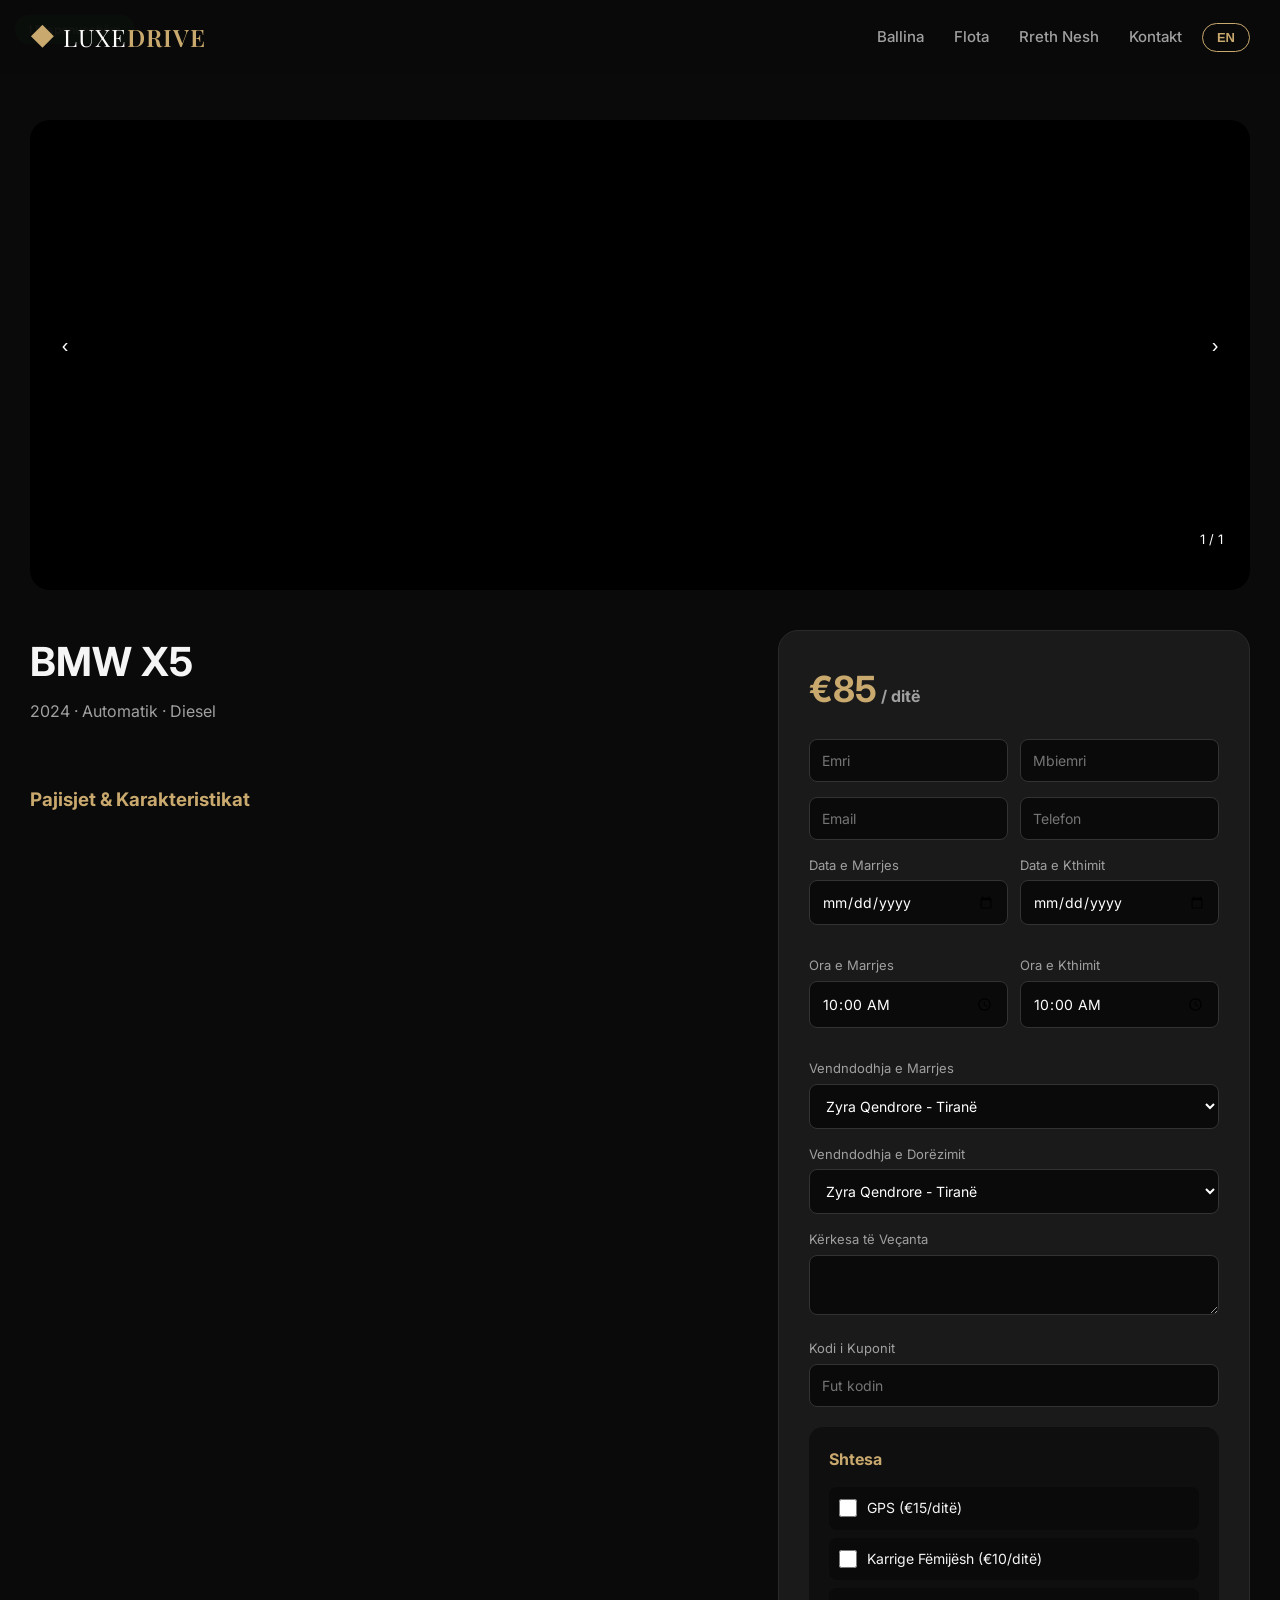
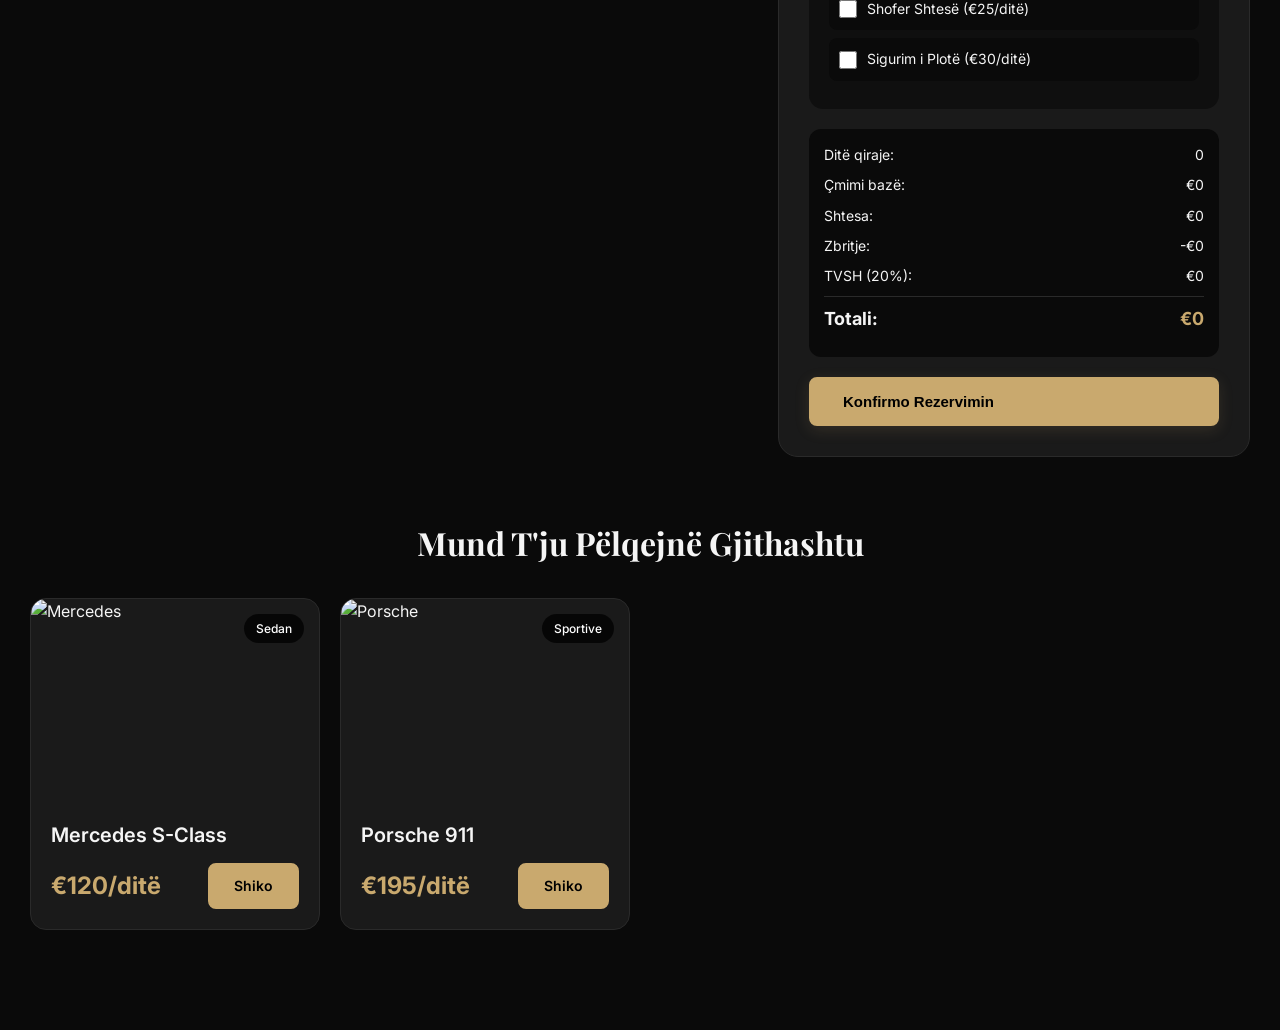
==== commit 0adf42c9: "Add files via upload" ====
--- a/car-details.html
+++ b/car-details.html
@@ -4,22 +4,81 @@
     <meta charset="UTF-8">
     <meta name="viewport" content="width=device-width, initial-scale=1.0">
     <meta name="description" content="Shikoni detajet dhe rezervoni këtë makinë luksoze.">
-    <title data-i18n="detailsTitle">Detajet e Makinës | LuxeDrive</title>
+    <title>Detajet e Makinës | LuxeDrive</title>
     <link rel="preconnect" href="https://fonts.googleapis.com">
     <link rel="preconnect" href="https://fonts.gstatic.com" crossorigin>
     <link href="https://fonts.googleapis.com/css2?family=Playfair+Display:ital,wght@0,400;0,500;0,600;0,700;0,800;1,400&family=Inter:wght@300;400;500;600;700&display=swap" rel="stylesheet">
     <link rel="stylesheet" href="style.css">
-    <link rel="stylesheet" href="responsive.css">
-   
+    <style>
+        /* Stilet për car-details */
+        .car-details-layout { display: grid; grid-template-columns: 1.5fr 1fr; gap: 40px; margin-top: 40px; }
+        
+        /* Galeria me swipe */
+        .car-gallery-wrapper { position: relative; border-radius: 20px; overflow: hidden; margin-bottom: 15px; background: #000; }
+        .gallery-main-container { position: relative; width: 100%; height: 450px; overflow: hidden; touch-action: pan-y; }
+        .gallery-slides { display: flex; height: 100%; transition: transform 0.4s ease; }
+        .gallery-slides img { min-width: 100%; height: 100%; object-fit: cover; }
+        .gallery-nav { position: absolute; top: 50%; transform: translateY(-50%); background: rgba(0,0,0,0.6); color: #fff; border: none; width: 40px; height: 40px; border-radius: 50%; cursor: pointer; font-size: 20px; z-index: 10; display: flex; align-items: center; justify-content: center; transition: all 0.3s; }
+        .gallery-nav:hover { background: #c9a96e; color: #000; }
+        .gallery-nav.prev { left: 15px; }
+        .gallery-nav.next { right: 15px; }
+        .gallery-counter { position: absolute; bottom: 15px; right: 15px; background: rgba(0,0,0,0.7); color: #fff; padding: 5px 12px; border-radius: 20px; font-size: 13px; z-index: 10; }
+        .gallery-dots { position: absolute; bottom: 15px; left: 50%; transform: translateX(-50%); display: flex; gap: 8px; z-index: 10; }
+        .gallery-dot { width: 8px; height: 8px; border-radius: 50%; background: rgba(255,255,255,0.4); cursor: pointer; transition: all 0.3s; }
+        .gallery-dot.active { background: #c9a96e; transform: scale(1.3); }
+        
+        .gallery-thumbnails-bar { display: flex; gap: 10px; padding: 10px 0; overflow-x: auto; }
+        .gallery-thumb { width: 80px; height: 60px; object-fit: cover; border-radius: 8px; cursor: pointer; opacity: 0.5; border: 2px solid transparent; flex-shrink: 0; transition: all 0.3s; }
+        .gallery-thumb.active { opacity: 1; border-color: #c9a96e; }
+        
+        /* Detajet e makinës */
+        .car-title-block h1 { font-size: 40px; margin-bottom: 5px; }
+        .car-subtitle { color: #a0a0a0; margin-bottom: 20px; }
+        .car-description { color: #a0a0a0; margin-bottom: 30px; line-height: 1.8; }
+        .specs-grid { display: grid; grid-template-columns: 1fr 1fr; gap: 10px; margin: 30px 0; }
+        .spec-item { background: #1a1a1a; padding: 14px; border-radius: 10px; display: flex; justify-content: space-between; }
+        .spec-item span { color: #a0a0a0; }
+        .spec-item strong { color: #fff; }
+        .equipment-section h3 { color: #c9a96e; margin-bottom: 15px; }
+        .equipment-list { list-style: none; columns: 2; }
+        .equipment-list li { margin-bottom: 8px; color: #a0a0a0; }
+        .equipment-list li::before { content: "✓"; color: #c9a96e; margin-right: 8px; }
+        
+        /* Booking */
+        .booking-card { background: #1a1a1a; padding: 30px; border-radius: 20px; border: 1px solid #2a2a2a; position: sticky; top: 100px; }
+        .price-display { font-size: 36px; font-weight: 700; color: #c9a96e; margin-bottom: 20px; }
+        .form-row { display: flex; gap: 12px; margin-bottom: 15px; }
+        .form-group { flex: 1; margin-bottom: 15px; }
+        .form-group label { display: block; margin-bottom: 5px; color: #a0a0a0; font-size: 13px; }
+        .booking-card input, .booking-card select, .booking-card textarea { width: 100%; background: #0a0a0a; border: 1px solid #333; color: #fff; padding: 12px; border-radius: 8px; font-size: 14px; font-family: 'Inter', sans-serif; }
+        .booking-card input:focus, .booking-card select:focus, .booking-card textarea:focus { outline: none; border-color: #c9a96e; }
+        .extras-section { background: #0f0f0f; padding: 20px; border-radius: 14px; margin: 20px 0; }
+        .extras-section h4 { color: #c9a96e; margin-bottom: 15px; }
+        .extra-item { display: flex; align-items: center; gap: 10px; padding: 10px; margin-bottom: 8px; background: #0a0a0a; border-radius: 8px; cursor: pointer; font-size: 14px; }
+        .extra-item input[type="checkbox"] { width: 18px; height: 18px; accent-color: #c9a96e; }
+        .booking-summary { background: #0a0a0a; padding: 15px; border-radius: 12px; margin: 20px 0; }
+        .summary-line { display: flex; justify-content: space-between; margin-bottom: 8px; font-size: 14px; }
+        .summary-line.total { font-weight: 700; font-size: 18px; border-top: 1px solid #2a2a2a; padding-top: 8px; margin-top: 8px; }
+        .summary-line.total span:last-child { color: #c9a96e; }
+        .modal { display: none; position: fixed; top: 0; left: 0; width: 100%; height: 100%; background: rgba(0,0,0,0.8); z-index: 2000; align-items: center; justify-content: center; }
+        .modal-content { background: #1a1a1a; padding: 40px; border-radius: 20px; text-align: center; max-width: 500px; position: relative; }
+        .modal-close { position: absolute; top: 15px; right: 20px; font-size: 28px; cursor: pointer; color: #fff; background: none; border: none; }
+        .modal-icon { font-size: 48px; color: #c9a96e; margin-bottom: 15px; }
+        .car-data { display: none; }
+        .related-cars { margin-top: 60px; }
+        .related-cars h2 { text-align: center; margin-bottom: 30px; font-family: 'Playfair Display', serif; font-size: 32px; }
+        .related-grid { display: grid; grid-template-columns: repeat(auto-fill, minmax(250px, 1fr)); gap: 20px; }
+        
+        @media (max-width: 1024px) { .car-details-layout { grid-template-columns: 1fr; } .booking-card { position: static; } }
+        @media (max-width: 768px) { .gallery-main-container { height: 300px; } .form-row { flex-direction: column; } .specs-grid { grid-template-columns: 1fr; } .car-title-block h1 { font-size: 28px; } }
+    </style>
 </head>
 <body>
     <div class="loader-wrapper" id="loaderWrapper">
         <div class="loader"><div class="loader-ring"></div><span class="loader-text">LUXURY</span></div>
     </div>
-    
-    <button class="back-to-top" id="backToTop" aria-label="Kthehu lart">
-        <svg width="20" height="20" viewBox="0 0 24 24" fill="none" stroke="currentColor" stroke-width="2"><polyline points="18 15 12 9 6 15"></polyline></svg>
-    </button>
+
+    <button class="back-to-top" id="backToTop">↑</button>
 
     <nav class="navbar" id="navbar">
         <div class="nav-container">
@@ -27,41 +86,33 @@
                 <span class="logo-icon">◆</span><span class="logo-text">LUXE<span class="logo-accent">DRIVE</span></span>
             </a>
             <ul class="nav-links" id="navLinks">
-                <li><a href="index.html" class="nav-link" data-i18n="navHome">Ballina</a></li>
-                <li><a href="fleet.html" class="nav-link" data-i18n="navFleet">Flota</a></li>
-                <li><a href="index.html#why-us" class="nav-link" data-i18n="navAbout">Rreth Nesh</a></li>
-                <li><a href="index.html#contact" class="nav-link" data-i18n="navContact">Kontakt</a></li>
-            
+                <li><a href="index.html" class="nav-link">Ballina</a></li>
+                <li><a href="fleet.html" class="nav-link">Flota</a></li>
+                <li><a href="index.html#why-us" class="nav-link">Rreth Nesh</a></li>
+                <li><a href="index.html#contact" class="nav-link">Kontakt</a></li>
+            </ul>
             <div class="nav-actions">
-                <button id="langToggle" class="lang-toggle" aria-label="Ndrysho gjuhën">🇬🇧 EN</button>
-					  </ul>
-                <button class="hamburger" id="hamburger" aria-label="Menu"><span></span><span></span><span></span></button>
+                <button id="langToggle" class="lang-toggle">EN</button>
+                <button class="hamburger" id="hamburger"><span></span><span></span><span></span></button>
             </div>
         </div>
     </nav>
 
-    <main class="car-details-page section-padding">
+    <main class="section-padding" style="padding-top: 120px;">
         <div class="container">
-            
-            <!-- GALERIA -->
+            <!-- GALERIA ME SWIPE -->
             <div class="car-gallery-wrapper" id="carGalleryWrapper">
-                <div class="gallery-main-container">
+                <div class="gallery-main-container" id="galleryMainContainer">
                     <div class="gallery-slides" id="gallerySlides"></div>
                     <button class="gallery-nav prev" id="galleryPrev">‹</button>
                     <button class="gallery-nav next" id="galleryNext">›</button>
-                    <button class="fullscreen-btn" id="fullscreenBtn">⛶</button>
                     <div class="gallery-counter" id="galleryCounter">1 / 1</div>
-                    <div class="gallery-dots-container" id="galleryDots"></div>
+                    <div class="gallery-dots" id="galleryDots"></div>
                 </div>
-                <div class="gallery-thumbnails-bar" id="galleryThumbnails"></div>
-            </div>
-
-            <!-- FULLSCREEN MODAL -->
-            <div class="fullscreen-modal" id="fullscreenModal">
-                <button class="fullscreen-close" id="fullscreenClose">✕</button>
-                <img id="fullscreenImage" src="" alt="">
-            </div>
-
+                <div class="gallery-thumbnails-bar" id="galleryThumbnailsBar"></div>
+            </div>
+
+            <!-- TË DHËNAT E MAKINAVE -->
             <!-- TË DHËNAT E MAKINAVE -->
             <div id="car-bmw-x5" class="car-data"
                 data-name="BMW X5"
@@ -80,7 +131,7 @@
                 data-price="120"
                 data-specs='{"Motori":"4.0L V8 Biturbo","Kuaj-fuqi":"496 hp","Dyer":"4","Vende":"5"}'
                 data-equipment='["Kondicioner","Burmester Sound","Apple CarPlay"]'
-                data-images='img/s-class/1.webp,img/s-class/2.webp,img/s-class/3.webp, img/s-class/4.webp'>
+                data-images='img/s-class/1.webp,img/s-class/2.webp,img/s-class/3.webp,img/s-class/4.webp'>
             </div>
 
             <div id="car-porsche-911" class="car-data"
@@ -123,27 +174,30 @@
                 data-images='img/rr/1.jpeg,img/rr/2.jpeg,img/rr/3.jpeg'>
             </div>
 
-            <!-- INFORMACIONET E MAKINËS -->
-            <div class="car-info-grid">
+
+
+
+
+
+
+
+            <div class="car-details-layout">
                 <div class="car-info-left">
                     <div class="car-title-block">
-                        <span class="car-badge available" id="availabilityBadge" data-i18n="badgeAvailable">I Disponueshëm</span>
+                        <span class="car-badge available" id="availabilityBadge">I Disponueshëm</span>
                         <h1 id="carTitle">BMW X5</h1>
                         <p class="car-subtitle" id="carSubtitle">2024 · Automatik · Diesel</p>
                     </div>
                     <div class="car-description" id="carDescription"></div>
                     <div class="specs-grid" id="specsGrid"></div>
                     <div class="equipment-section">
-                        <h3 data-i18n="equipmentTitle">Pajisjet & Karakteristikat</h3>
+                        <h3>Pajisjet & Karakteristikat</h3>
                         <ul class="equipment-list" id="equipmentList"></ul>
                     </div>
                 </div>
                 <div class="car-info-right">
                     <div class="booking-card" id="bookingCard">
-                        <div class="price-display">
-                            <span class="price-value" id="pricePerDay">€85</span>
-                            <span class="price-period" data-i18n="pricePerDayUnit">/ ditë</span>
-                        </div>
+                        <div class="price-display"><span id="pricePerDay">€85</span><span style="font-size:16px;color:#a0a0a0;"> / ditë</span></div>
                         <form id="bookingForm" novalidate>
                             <div class="form-row">
                                 <input type="text" id="firstName" placeholder="Emri" required>
@@ -154,49 +208,17 @@
                                 <input type="tel" id="phone" placeholder="Telefon" required>
                             </div>
                             <div class="form-row">
-                                <div class="form-group">
-                                    <label>Data e Marrjes</label>
-                                    <input type="date" id="pickupDate" required>
-                                </div>
-                                <div class="form-group">
-                                    <label>Data e Kthimit</label>
-                                    <input type="date" id="returnDate" required>
-                                </div>
+                                <div class="form-group"><label>Data e Marrjes</label><input type="date" id="pickupDate" required></div>
+                                <div class="form-group"><label>Data e Kthimit</label><input type="date" id="returnDate" required></div>
                             </div>
                             <div class="form-row">
-                                <div class="form-group">
-                                    <label>Ora e Marrjes</label>
-                                    <input type="time" id="pickupTime" value="10:00">
-                                </div>
-                                <div class="form-group">
-                                    <label>Ora e Kthimit</label>
-                                    <input type="time" id="returnTime" value="10:00">
-                                </div>
-                            </div>
-                            <div class="form-group">
-                                <label>Vendndodhja e Marrjes</label>
-                                <select id="pickupLocation">
-                                    <option>Zyra Qendrore - Tiranë</option>
-                                    <option>Aeroporti i Rinasit</option>
-                                    <option>Dorëzim në Hotel</option>
-                                </select>
-                            </div>
-                            <div class="form-group">
-                                <label>Vendndodhja e Dorëzimit</label>
-                                <select id="dropoffLocation">
-                                    <option>Zyra Qendrore - Tiranë</option>
-                                    <option>Aeroporti i Rinasit</option>
-                                    <option>Dorëzim në Hotel</option>
-                                </select>
-                            </div>
-                            <div class="form-group">
-                                <label>Kërkesa të Veçanta</label>
-                                <textarea id="specialRequests" rows="2"></textarea>
-                            </div>
-                            <div class="form-group">
-                                <label>Kodi i Kuponit</label>
-                                <input type="text" id="couponCode" placeholder="Fut kodin">
-                            </div>
+                                <div class="form-group"><label>Ora e Marrjes</label><input type="time" id="pickupTime" value="10:00"></div>
+                                <div class="form-group"><label>Ora e Kthimit</label><input type="time" id="returnTime" value="10:00"></div>
+                            </div>
+                            <div class="form-group"><label>Vendndodhja e Marrjes</label><select id="pickupLocation"><option>Zyra Qendrore - Tiranë</option><option>Aeroporti i Rinasit</option></select></div>
+                            <div class="form-group"><label>Vendndodhja e Dorëzimit</label><select id="dropoffLocation"><option>Zyra Qendrore - Tiranë</option><option>Aeroporti i Rinasit</option></select></div>
+                            <div class="form-group"><label>Kërkesa të Veçanta</label><textarea id="specialRequests" rows="2"></textarea></div>
+                            <div class="form-group"><label>Kodi i Kuponit</label><input type="text" id="couponCode" placeholder="Fut kodin"></div>
                             <div class="extras-section">
                                 <h4>Shtesa</h4>
                                 <label class="extra-item"><input type="checkbox" id="gps" data-price="15"> GPS (€15/ditë)</label>
@@ -212,18 +234,32 @@
                                 <div class="summary-line"><span>TVSH (20%):</span><span id="summaryTax">€0</span></div>
                                 <div class="summary-line total"><span>Totali:</span><span id="summaryTotal">€0</span></div>
                             </div>
-                            <button type="submit" class="btn btn-primary btn-block">Konfirmo Rezervimin</button>
+                            <button type="submit" class="btn btn-primary" style="width:100%;">Konfirmo Rezervimin</button>
                         </form>
                     </div>
                 </div>
             </div>
+            
+            <!-- Makina të ngjashme -->
+            <div class="related-cars">
+                <h2>Mund T'ju Pëlqejnë Gjithashtu</h2>
+                <div class="related-grid">
+                    <div class="car-card">
+                        <div class="car-card-image"><img src="https://images.unsplash.com/photo-1618843479313-40f8afb4b4d8?w=600&q=80" alt="Mercedes"><span class="car-category">Sedan</span></div>
+                        <div class="car-card-body"><div class="car-card-header"><h3>Mercedes S-Class</h3></div><div class="car-card-footer"><span class="car-price">€120/ditë</span><a href="car-details.html?id=mercedes-s-class" class="btn btn-sm btn-gold">Shiko</a></div></div>
+                    </div>
+                    <div class="car-card">
+                        <div class="car-card-image"><img src="https://images.unsplash.com/photo-1503376780353-7e6692767b70?w=600&q=80" alt="Porsche"><span class="car-category">Sportive</span></div>
+                        <div class="car-card-body"><div class="car-card-header"><h3>Porsche 911</h3></div><div class="car-card-footer"><span class="car-price">€195/ditë</span><a href="car-details.html?id=porsche-911" class="btn btn-sm btn-gold">Shiko</a></div></div>
+                    </div>
+                </div>
+            </div>
         </div>
     </main>
 
-    <!-- MODAL KONFIRMIMI -->
     <div class="modal" id="confirmationModal">
         <div class="modal-content">
-            <span class="modal-close" id="closeModal">&times;</span>
+            <button class="modal-close" id="closeModal">&times;</button>
             <div class="modal-icon">✓</div>
             <h2>Rezervimi u Konfirmua!</h2>
             <p>Faleminderit për rezervimin tuaj.</p>
@@ -232,320 +268,231 @@
         </div>
     </div>
 
+    <!-- EmailJS SDK -->
     <script type="text/javascript" src="https://cdn.jsdelivr.net/npm/@emailjs/browser@3/dist/email.min.js"></script>
     <script src="main.js"></script>
-    <script src="lang.js"></script>
-    
-    <!-- Skripti i galerisë dhe ngarkuesit të makinës - të kombinuara -->
     <script>
-    // ========== GALERIA ==========
-    let galleryCurrentIndex = 0;
-    let galleryTotalSlides = 0;
-    let galleryImages = [];
-    let galleryAutoPlay;
-
-    function initGallery(images) {
-        galleryImages = images;
-        galleryTotalSlides = images.length;
-        galleryCurrentIndex = 0;
-        
-        const slidesContainer = document.getElementById('gallerySlides');
-        const dotsContainer = document.getElementById('galleryDots');
-        const thumbnailsContainer = document.getElementById('galleryThumbnails');
-        
-        // Pastro container-at
-        slidesContainer.innerHTML = '';
-        dotsContainer.innerHTML = '';
-        thumbnailsContainer.innerHTML = '';
-        
-        // Shto TË GJITHA imazhet në slides
-        images.forEach((src, index) => {
-            const img = document.createElement('img');
-            img.src = src;
-            img.alt = 'Foto ' + (index + 1);
-            img.loading = index === 0 ? 'eager' : 'lazy';
-            slidesContainer.appendChild(img);
+        // ========== INICIALIZO EMAILJS ==========
+        (function() {
+            emailjs.init("YOUR_PUBLIC_KEY"); // Zëvendëso me çelësin tënd publik
+        })();
+
+        // ========== GALERIA ME SWIPE ==========
+        let galleryCurrentIndex = 0;
+        let galleryTotalSlides = 0;
+        let galleryImages = [];
+
+        function initGallery(images) {
+            galleryImages = images;
+            galleryTotalSlides = images.length;
+            galleryCurrentIndex = 0;
+            
+            const slidesContainer = document.getElementById('gallerySlides');
+            const dotsContainer = document.getElementById('galleryDots');
+            const thumbsContainer = document.getElementById('galleryThumbnailsBar');
+            
+            slidesContainer.innerHTML = '';
+            dotsContainer.innerHTML = '';
+            thumbsContainer.innerHTML = '';
+            
+            images.forEach((src, index) => {
+                const img = document.createElement('img');
+                img.src = src;
+                img.alt = 'Foto ' + (index + 1);
+                slidesContainer.appendChild(img);
+            });
+            
+            images.forEach((_, index) => {
+                const dot = document.createElement('span');
+                dot.className = 'gallery-dot' + (index === 0 ? ' active' : '');
+                dot.addEventListener('click', () => goToSlide(index));
+                dotsContainer.appendChild(dot);
+            });
+            
+            images.forEach((src, index) => {
+                const thumb = document.createElement('img');
+                thumb.src = src;
+                thumb.className = 'gallery-thumb' + (index === 0 ? ' active' : '');
+                thumb.addEventListener('click', () => goToSlide(index));
+                thumbsContainer.appendChild(thumb);
+            });
+            
+            document.getElementById('galleryCounter').textContent = '1 / ' + galleryTotalSlides;
+        }
+
+        function goToSlide(index) {
+            if (index < 0) index = galleryTotalSlides - 1;
+            if (index >= galleryTotalSlides) index = 0;
+            galleryCurrentIndex = index;
+            
+            document.getElementById('gallerySlides').style.transform = 'translateX(-' + (galleryCurrentIndex * 100) + '%)';
+            
+            document.querySelectorAll('.gallery-dot').forEach((dot, i) => dot.classList.toggle('active', i === galleryCurrentIndex));
+            document.querySelectorAll('.gallery-thumb').forEach((thumb, i) => thumb.classList.toggle('active', i === galleryCurrentIndex));
+            
+            document.getElementById('galleryCounter').textContent = (galleryCurrentIndex + 1) + ' / ' + galleryTotalSlides;
+        }
+
+        function nextSlide() { goToSlide(galleryCurrentIndex + 1); }
+        function prevSlide() { goToSlide(galleryCurrentIndex - 1); }
+
+        // Event listeners për galerinë
+        document.addEventListener('DOMContentLoaded', function() {
+            document.getElementById('galleryPrev').addEventListener('click', prevSlide);
+            document.getElementById('galleryNext').addEventListener('click', nextSlide);
+            
+            // Swipe për mobile
+            const slidesContainer = document.getElementById('gallerySlides');
+            let startX = 0;
+            
+            slidesContainer.addEventListener('touchstart', function(e) {
+                startX = e.touches[0].clientX;
+            });
+            
+            slidesContainer.addEventListener('touchend', function(e) {
+                const diffX = startX - e.changedTouches[0].clientX;
+                if (Math.abs(diffX) > 50) {
+                    if (diffX > 0) nextSlide();
+                    else prevSlide();
+                }
+            });
+            
+            // Swipe me mouse për desktop
+            let mouseStartX = 0;
+            let isMouseDown = false;
+            
+            slidesContainer.addEventListener('mousedown', function(e) {
+                mouseStartX = e.clientX;
+                isMouseDown = true;
+                slidesContainer.style.cursor = 'grabbing';
+            });
+            
+            slidesContainer.addEventListener('mouseup', function(e) {
+                if (!isMouseDown) return;
+                isMouseDown = false;
+                slidesContainer.style.cursor = '';
+                const diffX = mouseStartX - e.clientX;
+                if (Math.abs(diffX) > 50) {
+                    if (diffX > 0) nextSlide();
+                    else prevSlide();
+                }
+            });
+            
+            slidesContainer.addEventListener('mouseleave', function() {
+                isMouseDown = false;
+                slidesContainer.style.cursor = '';
+            });
         });
-        
-        // Krijo dots për TË GJITHA imazhet
-        images.forEach((_, index) => {
-            const dot = document.createElement('span');
-            dot.className = 'gallery-dot';
-            if (index === 0) dot.classList.add('active');
-            dot.addEventListener('click', function() {
-                goToSlide(index);
-            });
-            dotsContainer.appendChild(dot);
-        });
-        
-        // Krijo thumbnails për TË GJITHA imazhet
-        images.forEach((src, index) => {
-            const thumb = document.createElement('img');
-            thumb.src = src;
-            thumb.className = 'gallery-thumb';
-            thumb.alt = 'Thumb ' + (index + 1);
-            if (index === 0) thumb.classList.add('active');
-            thumb.addEventListener('click', function() {
-                goToSlide(index);
-            });
-            thumbnailsContainer.appendChild(thumb);
-        });
-        
-        // Përditëso numëruesin
-        updateCounter();
-        
-        // Fillo auto-play
-        startAutoPlay();
-    }
-
-    function goToSlide(index) {
-        if (index < 0) index = galleryTotalSlides - 1;
-        if (index >= galleryTotalSlides) index = 0;
-        
-        galleryCurrentIndex = index;
-        
-        // Lëviz galerinë
-        const slidesContainer = document.getElementById('gallerySlides');
-        slidesContainer.style.transform = 'translateX(-' + (galleryCurrentIndex * 100) + '%)';
-        
-        // Përditëso TË GJITHA dots
-        const dots = document.querySelectorAll('.gallery-dot');
-        dots.forEach((dot, i) => {
-            if (i === galleryCurrentIndex) {
-                dot.classList.add('active');
-            } else {
-                dot.classList.remove('active');
-            }
-        });
-        
-        // Përditëso TË GJITHA thumbnails
-        const thumbs = document.querySelectorAll('.gallery-thumb');
-        thumbs.forEach((thumb, i) => {
-            if (i === galleryCurrentIndex) {
-                thumb.classList.add('active');
-                // Lëviz thumbnail-in aktiv në pamje
-                thumb.scrollIntoView({ behavior: 'smooth', block: 'nearest', inline: 'center' });
-            } else {
-                thumb.classList.remove('active');
-            }
-        });
-        
-        // Përditëso numëruesin
-        updateCounter();
-        
-        // Rifillo auto-play
-        resetAutoPlay();
-    }
-
-    function nextSlide() {
-        goToSlide(galleryCurrentIndex + 1);
-    }
-
-    function prevSlide() {
-        goToSlide(galleryCurrentIndex - 1);
-    }
-
-    function updateCounter() {
-        const counter = document.getElementById('galleryCounter');
-        if (counter && galleryTotalSlides > 0) {
-            counter.textContent = (galleryCurrentIndex + 1) + ' / ' + galleryTotalSlides;
-        }
-    }
-
-    function startAutoPlay() {
-        stopAutoPlay();
-        if (galleryTotalSlides > 1) {
-            galleryAutoPlay = setInterval(nextSlide, 4000);
-        }
-    }
-
-    function stopAutoPlay() {
-        if (galleryAutoPlay) {
-            clearInterval(galleryAutoPlay);
-            galleryAutoPlay = null;
-        }
-    }
-
-    function resetAutoPlay() {
-        stopAutoPlay();
-        startAutoPlay();
-    }
-
-    // ========== NGARKUESI I MAKINËS ==========
-    document.addEventListener('DOMContentLoaded', function() {
-        const urlParams = new URLSearchParams(window.location.search);
-        const carId = urlParams.get('id') || 'bmw-x5';
-        
-        console.log('Duke ngarkuar makinën:', carId);
-        
-        const carDiv = document.getElementById('car-' + carId);
-        
-        if (carDiv) {
-            console.log('Div-i i makinës u gjet');
-            
-            const name = carDiv.getAttribute('data-name');
-            const subtitle = carDiv.getAttribute('data-subtitle');
-            const description = carDiv.getAttribute('data-description');
-            const price = carDiv.getAttribute('data-price');
-            const specsStr = carDiv.getAttribute('data-specs');
-            const equipmentStr = carDiv.getAttribute('data-equipment');
-            const imagesStr = carDiv.getAttribute('data-images');
-            
-            console.log('Images string:', imagesStr);
-            
-            // Përditëso titullin dhe përshkrimin
-            document.getElementById('carTitle').textContent = name;
-            document.getElementById('carSubtitle').textContent = subtitle;
-            document.getElementById('carDescription').innerHTML = '<p>' + description + '</p>';
-            document.getElementById('pricePerDay').textContent = '€' + price;
-            
-            // Përditëso specifikimet
-            if (specsStr) {
-                const specs = JSON.parse(specsStr);
+
+        // ========== NGARKIMI I TË DHËNAVE TË MAKINËS ==========
+        document.addEventListener('DOMContentLoaded', function() {
+            const urlParams = new URLSearchParams(window.location.search);
+            const carId = urlParams.get('id') || 'bmw-x5';
+            const carDiv = document.getElementById('car-' + carId);
+            
+            if (carDiv) {
+                document.getElementById('carTitle').textContent = carDiv.getAttribute('data-name');
+                document.getElementById('carSubtitle').textContent = carDiv.getAttribute('data-subtitle');
+                document.getElementById('carDescription').innerHTML = '<p>' + carDiv.getAttribute('data-description') + '</p>';
+                document.getElementById('pricePerDay').textContent = '€' + carDiv.getAttribute('data-price');
+                
+                const specs = JSON.parse(carDiv.getAttribute('data-specs'));
                 const specsGrid = document.getElementById('specsGrid');
                 specsGrid.innerHTML = '';
                 for (const [key, value] of Object.entries(specs)) {
-                    const specItem = document.createElement('div');
-                    specItem.className = 'spec-item';
-                    specItem.innerHTML = '<span>' + key + '</span><strong>' + value + '</strong>';
-                    specsGrid.appendChild(specItem);
+                    specsGrid.innerHTML += '<div class="spec-item"><span>' + key + '</span><strong>' + value + '</strong></div>';
                 }
-            }
-            
-            // Përditëso pajisjet
-            if (equipmentStr) {
-                const equipment = JSON.parse(equipmentStr);
+                
+                const equipment = JSON.parse(carDiv.getAttribute('data-equipment'));
                 const equipmentList = document.getElementById('equipmentList');
                 equipmentList.innerHTML = '';
-                equipment.forEach(function(item) {
-                    const li = document.createElement('li');
-                    li.textContent = item;
-                    equipmentList.appendChild(li);
+                equipment.forEach(item => { equipmentList.innerHTML += '<li>' + item + '</li>'; });
+                
+                const images = carDiv.getAttribute('data-images').split(',').map(img => img.trim());
+                if (images.length > 0) initGallery(images);
+            }
+
+            // ========== BOOKING LOGIC ==========
+            const basePrice = parseInt(document.getElementById('pricePerDay').textContent.replace('€', '')) || 85;
+            const pickupDate = document.getElementById('pickupDate');
+            const returnDate = document.getElementById('returnDate');
+            
+            function calculate() {
+                if (!pickupDate.value || !returnDate.value) return;
+                const days = Math.max(1, Math.ceil((new Date(returnDate.value) - new Date(pickupDate.value)) / (1000 * 60 * 60 * 24)));
+                document.getElementById('summaryDays').textContent = days;
+                document.getElementById('summaryBase').textContent = '€' + (days * basePrice);
+                
+                let extras = 0;
+                ['gps','childSeat','additionalDriver','insurance'].forEach(id => {
+                    const el = document.getElementById(id);
+                    if (el && el.checked) extras += days * parseInt(el.dataset.price);
                 });
+                document.getElementById('summaryExtras').textContent = '€' + extras;
+                
+                const discount = document.getElementById('couponCode').value.toUpperCase() === 'LUXE10' ? (days * basePrice * 0.1) : 0;
+                document.getElementById('summaryDiscount').textContent = '-€' + discount;
+                
+                const subtotal = (days * basePrice) + extras - discount;
+                const tax = Math.round(subtotal * 0.2);
+                document.getElementById('summaryTax').textContent = '€' + tax;
+                document.getElementById('summaryTotal').textContent = '€' + (subtotal + tax);
             }
             
-            // Përditëso galerinë me TË GJITHA imazhet
-            if (imagesStr) {
-                // Ndaj string-un me presje dhe pastro hapësirat
-                const images = imagesStr.split(',').map(function(img) {
-                    return img.trim();
-                }).filter(function(img) {
-                    return img.length > 0;
-                });
-                
-                console.log('Numri i imazheve të gjetura:', images.length);
-                console.log('Imazhet:', images);
-                
-                if (images.length > 0) {
-                    initGallery(images);
+            pickupDate.addEventListener('change', calculate);
+            returnDate.addEventListener('change', calculate);
+            document.querySelectorAll('#gps, #childSeat, #additionalDriver, #insurance, #couponCode').forEach(el => {
+                el.addEventListener(el.type === 'checkbox' ? 'change' : 'input', calculate);
+            });
+            
+            // ========== DËRGIMI ME EMAILJS ==========
+            document.getElementById('bookingForm').addEventListener('submit', function(e) {
+                e.preventDefault();
+                
+                if (!pickupDate.value || !returnDate.value) {
+                    alert('Ju lutemi zgjidhni datat e marrjes dhe kthimit.');
+                    return;
                 }
-            }
-        } else {
-            console.warn('Makina nuk u gjet:', carId);
-            // Shfaq të dhënat default (makina e parë)
-            const firstCar = document.querySelector('.car-data');
-            if (firstCar) {
-                console.log('Duke përdorur makinën e parë si default');
-                const imagesStr = firstCar.getAttribute('data-images');
-                if (imagesStr) {
-                    const images = imagesStr.split(',').map(function(img) {
-                        return img.trim();
-                    }).filter(function(img) {
-                        return img.length > 0;
+                
+                calculate();
+                
+                const formData = {
+                    car_name: document.getElementById('carTitle').textContent,
+                    first_name: document.getElementById('firstName').value,
+                    last_name: document.getElementById('lastName').value,
+                    email: document.getElementById('email').value,
+                    phone: document.getElementById('phone').value,
+                    pickup_date: pickupDate.value,
+                    return_date: returnDate.value,
+                    pickup_time: document.getElementById('pickupTime').value,
+                    return_time: document.getElementById('returnTime').value,
+                    pickup_location: document.getElementById('pickupLocation').value,
+                    dropoff_location: document.getElementById('dropoffLocation').value,
+                    special_requests: document.getElementById('specialRequests').value,
+                    coupon: document.getElementById('couponCode').value,
+                    total_price: document.getElementById('summaryTotal').textContent,
+                    days: document.getElementById('summaryDays').textContent
+                };
+                
+                // Dërgo emailin
+                emailjs.send("YOUR_SERVICE_ID", "YOUR_TEMPLATE_ID", formData)
+                    .then(function(response) {
+                        console.log('Email u dërgua!', response);
+                        document.getElementById('bookingRef').textContent = 'LX-' + Math.random().toString(36).substr(2, 6).toUpperCase();
+                        document.getElementById('confirmationModal').style.display = 'flex';
+                    })
+                    .catch(function(error) {
+                        console.error('Gabim:', error);
+                        // Edhe nëse ka gabim, shfaq konfirmimin
+                        document.getElementById('bookingRef').textContent = 'LX-' + Math.random().toString(36).substr(2, 6).toUpperCase();
+                        document.getElementById('confirmationModal').style.display = 'flex';
                     });
-                    if (images.length > 0) {
-                        initGallery(images);
-                    }
-                }
-            }
-        }
-        
-        // Event listeners për butonat e galerisë
-        document.getElementById('galleryPrev').addEventListener('click', function(e) {
-            e.preventDefault();
-            prevSlide();
+            });
+            
+            document.getElementById('closeModal').addEventListener('click', function() {
+                document.getElementById('confirmationModal').style.display = 'none';
+            });
         });
-        
-        document.getElementById('galleryNext').addEventListener('click', function(e) {
-            e.preventDefault();
-            nextSlide();
-        });
-        
-        // Fullscreen
-        document.getElementById('fullscreenBtn').addEventListener('click', function() {
-            if (galleryImages.length > 0 && galleryImages[galleryCurrentIndex]) {
-                document.getElementById('fullscreenImage').src = galleryImages[galleryCurrentIndex];
-                document.getElementById('fullscreenModal').classList.add('active');
-            }
-        });
-        
-        document.getElementById('fullscreenClose').addEventListener('click', function() {
-            document.getElementById('fullscreenModal').classList.remove('active');
-        });
-        
-        // Mbyll fullscreen kur klikon jashtë imazhit
-        document.getElementById('fullscreenModal').addEventListener('click', function(e) {
-            if (e.target === this) {
-                this.classList.remove('active');
-            }
-        });
-        
-        // Swipe për galeri
-        const slidesContainer = document.getElementById('gallerySlides');
-        let startX = 0;
-        let isSwiping = false;
-        
-        slidesContainer.addEventListener('touchstart', function(e) {
-            startX = e.touches[0].clientX;
-            isSwiping = true;
-            stopAutoPlay();
-        });
-        
-        slidesContainer.addEventListener('touchmove', function(e) {
-            if (!isSwiping) return;
-        });
-        
-        slidesContainer.addEventListener('touchend', function(e) {
-            if (!isSwiping) return;
-            isSwiping = false;
-            
-            const endX = e.changedTouches[0].clientX;
-            const diffX = startX - endX;
-            
-            if (Math.abs(diffX) > 50) {
-                if (diffX > 0) {
-                    nextSlide();
-                } else {
-                    prevSlide();
-                }
-            }
-            
-            startAutoPlay();
-        });
-        
-        // Ndalo auto-play kur mouse është mbi galeri
-        const galleryWrapper = document.getElementById('carGalleryWrapper');
-        galleryWrapper.addEventListener('mouseenter', function() {
-            stopAutoPlay();
-        });
-        
-        galleryWrapper.addEventListener('mouseleave', function() {
-            startAutoPlay();
-        });
-        
-        // Navigim me tastierë
-        document.addEventListener('keydown', function(e) {
-            if (e.key === 'ArrowLeft') {
-                e.preventDefault();
-                prevSlide();
-            } else if (e.key === 'ArrowRight') {
-                e.preventDefault();
-                nextSlide();
-            }
-        });
-    });
-</script>
-    
-    <script src="booking.js"></script>
+    </script>
 </body>
 </html>
--- a/style.css
+++ b/style.css
@@ -9,19 +9,12 @@
     --text-secondary: #a0a0a0;
     --border-color: #2a2a2a;
     --font-heading: 'Playfair Display', serif;
-    --font-body: 'Inter', 'DM Sans', sans-serif;
+    --font-body: 'Inter', sans-serif;
     --shadow-gold: 0 4px 15px rgba(201,169,110,0.15);
 }
 
 * { margin: 0; padding: 0; box-sizing: border-box; }
-
-/* PARANDALO DOUBLE-CLICK ZOOM NË TË GJITHË FAQEN */
-html {
-    scroll-behavior: smooth;
-    touch-action: manipulation;
-    -ms-touch-action: manipulation;
-}
-
+html { scroll-behavior: smooth; }
 body {
     font-family: var(--font-body);
     background: var(--dark-bg);
@@ -29,30 +22,6 @@
     line-height: 1.6;
     overflow-x: hidden;
     -webkit-font-smoothing: antialiased;
-    /* Parandalo zoom në double-tap */
-    touch-action: manipulation;
-    -ms-touch-action: manipulation;
-}
-
-/* Parandalo user-select në butona dhe elemente interaktive */
-button, a, .btn, .car-card, .gallery-thumb, .gallery-dot, .extra-item, label {
-    -webkit-user-select: none;
-    -moz-user-select: none;
-    -ms-user-select: none;
-    user-select: none;
-}
-
-/* Parandalo zoom në inpute në pajisje mobile */
-input, select, textarea {
-    font-size: 16px; /* Parandalon zoom-in automatik në iOS */
-    touch-action: manipulation;
-    -ms-touch-action: manipulation;
-}
-
-@media screen and (max-width: 768px) {
-    input, select, textarea {
-        font-size: 16px !important; /* Parandalon zoom-in në mobile */
-    }
 }
 
 /* Loader */
@@ -75,1349 +44,123 @@
     position: fixed; bottom: 30px; right: 30px; width: 45px; height: 45px;
     background: var(--gold); color: #000; border: none; border-radius: 50%;
     cursor: pointer; opacity: 0; visibility: hidden; transition: all 0.3s; z-index: 999;
-    display: flex; align-items: center; justify-content: center; box-shadow: var(--shadow-gold);
+    display: flex; align-items: center; justify-content: center; box-shadow: var(--shadow-gold); font-size: 20px;
 }
 .back-to-top:hover { background: var(--gold-light); transform: translateY(-2px); }
 .back-to-top.visible { opacity: 1; visibility: visible; }
 
-/* ==================== NAVBAR I RIPARUAR ==================== */
+/* Navbar */
 .navbar {
-    position: fixed;
-    top: 0;
-    left: 0;
-    width: 100%;
-    z-index: 1000;
-    background: rgba(10, 10, 10, 0.98);
-    backdrop-filter: blur(10px);
-    -webkit-backdrop-filter: blur(10px);
-    padding: 0;
-    transition: all 0.3s ease;
-    border-bottom: 1px solid rgba(255, 255, 255, 0.05);
+    position: fixed; top: 0; left: 0; width: 100%; z-index: 1000;
+    padding: 18px 0; transition: all 0.3s ease; background: rgba(10,10,10,0.95);
 }
-
-.navbar.scrolled {
-    background: rgba(10, 10, 10, 0.98);
-    box-shadow: 0 4px 30px rgba(0, 0, 0, 0.8);
-    border-bottom: 1px solid rgba(201, 169, 110, 0.15);
-}
-
-.nav-container {
-    max-width: 1300px;
-    margin: 0 auto;
-    padding: 0 30px;
-    display: flex;
-    align-items: center;
-    justify-content: space-between;
-    height: 70px;
-}
-
-.nav-logo {
-    display: flex;
-    align-items: center;
-    gap: 8px;
-    text-decoration: none;
-    z-index: 2;
-    flex-shrink: 0;
-}
-
-.logo-icon {
-    color: var(--gold);
-    font-size: 22px;
-}
-
-.logo-text {
-    font-family: var(--font-heading);
-    font-size: 22px;
-    color: #fff;
-    letter-spacing: 1px;
-}
-
-.logo-accent {
-    color: var(--gold);
-    font-weight: 600;
-}
-
-/* Navigation links */
-.nav-links {
-    display: flex;
-    list-style: none;
-    gap: 30px;
-    align-items: center;
-    margin: 0;
-    padding: 0;
-    height: 100%;
-}
-
-.nav-link {
-    color: var(--text-secondary);
-    text-decoration: none;
-    font-weight: 500;
-    font-size: 14px;
-    transition: color 0.3s;
-    position: relative;
-    padding: 8px 0;
-}
-
-.nav-link::after {
-    content: '';
-    position: absolute;
-    bottom: 0;
-    left: 0;
-    width: 0;
-    height: 2px;
-    background: var(--gold);
-    transition: width 0.3s;
-}
-
-.nav-link:hover,
-.nav-link.active {
-    color: var(--gold);
-}
-
-.nav-link:hover::after,
-.nav-link.active::after {
-    width: 100%;
-}
-
-/* Veprimet në navbar */
-.nav-actions {
-    display: flex;
-    align-items: center;
-    gap: 12px;
-    flex-shrink: 0;
-}
-
-/* Language toggle */
-.lang-toggle {
-    background: transparent;
-    border: 1px solid rgba(201, 169, 110, 0.4);
-    color: var(--gold);
-    padding: 6px 14px;
-    border-radius: 20px;
-    cursor: pointer;
-    font-weight: 600;
-    font-size: 12px;
-    transition: all 0.3s;
-    white-space: nowrap;
-    height: 34px;
-    display: flex;
-    align-items: center;
-}
-
-.lang-toggle:hover {
-    background: var(--gold);
-    color: #000;
-    border-color: var(--gold);
-}
-
-/* Hamburger */
-.hamburger {
-    display: none;
-    flex-direction: column;
-    gap: 5px;
-    background: none;
-    border: none;
-    cursor: pointer;
-    z-index: 2;
-    padding: 8px;
-    height: 40px;
-    width: 40px;
-    align-items: center;
-    justify-content: center;
-}
-
-.hamburger span {
-    width: 24px;
-    height: 2px;
-    background: #fff;
-    transition: 0.3s;
-    display: block;
-}
-
-/* Animacioni i hamburgerit kur është aktiv */
-.nav-links.active ~ .hamburger span:nth-child(1) {
-    transform: rotate(45deg) translate(5px, 5px);
-}
-
-.nav-links.active ~ .hamburger span:nth-child(2) {
-    opacity: 0;
-}
-
-.nav-links.active ~ .hamburger span:nth-child(3) {
-    transform: rotate(-45deg) translate(5px, -5px);
-}
-
-/* Mobile navigation */
-@media (max-width: 768px) {
-    .nav-links {
-        position: fixed;
-        top: 0;
-        left: 0;
-        width: 100%;
-        height: 100vh;
-        background: rgba(10, 10, 10, 0.98);
-        backdrop-filter: blur(15px);
-        -webkit-backdrop-filter: blur(15px);
-        flex-direction: column;
-        justify-content: center;
-        align-items: center;
-        gap: 30px;
-        margin: 0;
-        padding: 0;
-        transform: translateX(100%);
-        transition: transform 0.4s cubic-bezier(0.4, 0, 0.2, 1);
-        z-index: 1;
-    }
-
-    .nav-links.active {
-        transform: translateX(0);
-    }
-
-    .hamburger {
-        display: flex;
-    }
-
-    .nav-link {
-        font-size: 20px;
-    }
-
-    .lang-toggle {
-        margin-top: 20px;
-    }
-}
+.navbar.scrolled { padding: 12px 0; box-shadow: 0 4px 20px rgba(0,0,0,0.6); }
+.nav-container { max-width: 1300px; margin: 0 auto; padding: 0 30px; display: flex; align-items: center; justify-content: space-between; }
+.nav-logo { display: flex; align-items: center; gap: 8px; text-decoration: none; z-index: 2; }
+.logo-icon { color: var(--gold); font-size: 24px; }
+.logo-text { font-family: var(--font-heading); font-size: 24px; color: #fff; letter-spacing: 1px; }
+.logo-accent { color: var(--gold); font-weight: 600; }
+.nav-links { display: flex; list-style: none; gap: 30px; align-items: center; margin-left: auto; margin-right: 20px; }
+.nav-link { color: var(--text-secondary); text-decoration: none; font-weight: 500; font-size: 15px; transition: color 0.3s; position: relative; }
+.nav-link::after { content: ''; position: absolute; bottom: -4px; left: 0; width: 0; height: 2px; background: var(--gold); transition: width 0.3s; }
+.nav-link:hover, .nav-link.active { color: var(--gold); }
+.nav-link:hover::after, .nav-link.active::after { width: 100%; }
+.nav-actions { display: flex; align-items: center; gap: 12px; }
+.lang-toggle { background: transparent; border: 1px solid var(--gold); color: var(--gold); padding: 6px 14px; border-radius: 20px; cursor: pointer; font-weight: 600; font-size: 13px; transition: all 0.3s; }
+.lang-toggle:hover { background: var(--gold); color: #000; }
+.hamburger { display: none; flex-direction: column; gap: 5px; background: none; border: none; cursor: pointer; z-index: 2; padding: 5px; }
+.hamburger span { width: 25px; height: 2px; background: #fff; transition: 0.3s; display: block; }
 
 /* Hero */
-.hero {
-    height: 100vh;
-    min-height: 700px;
-    position: relative;
-    display: flex;
-    align-items: center;
-    overflow: hidden;
-    margin-top: 0;
-    padding-top: 70px;
-}
-
-.hero-bg {
-    position: absolute;
-    top: 0;
-    left: 0;
-    width: 100%;
-    height: 100%;
-    background-size: cover;
-    background-position: center;
-    transform: scale(1.1);
-    transition: transform 6s ease;
-}
-
-.hero:hover .hero-bg {
-    transform: scale(1);
-}
-
-.hero-overlay {
-    position: absolute;
-    top: 0;
-    left: 0;
-    width: 100%;
-    height: 100%;
-    background: linear-gradient(to right, rgba(0, 0, 0, 0.85) 0%, rgba(0, 0, 0, 0.3) 100%);
-}
-
-.hero-content {
-    position: relative;
-    max-width: 1300px;
-    margin: 0 auto;
-    padding: 0 30px;
-    z-index: 2;
-}
-
-.hero-badge {
-    display: inline-block;
-    background: rgba(201, 169, 110, 0.1);
-    border: 1px solid var(--gold);
-    color: var(--gold);
-    padding: 8px 20px;
-    border-radius: 50px;
-    font-size: 14px;
-    margin-bottom: 30px;
-}
-
-.hero-title {
-    font-family: var(--font-heading);
-    font-size: clamp(40px, 8vw, 72px);
-    line-height: 1.1;
-    margin-bottom: 20px;
-}
-
+.hero { height: 100vh; min-height: 700px; position: relative; display: flex; align-items: center; overflow: hidden; }
+.hero-bg { position: absolute; top: 0; left: 0; width: 100%; height: 100%; background-size: cover; background-position: center; transform: scale(1.1); transition: transform 6s ease; }
+.hero:hover .hero-bg { transform: scale(1); }
+.hero-overlay { position: absolute; top: 0; left: 0; width: 100%; height: 100%; background: linear-gradient(to right, rgba(0,0,0,0.8) 0%, rgba(0,0,0,0.2) 100%); }
+.hero-content { position: relative; max-width: 1300px; margin: 0 auto; padding: 0 30px; z-index: 2; }
+.hero-badge { display: inline-block; background: rgba(201,169,110,0.1); border: 1px solid var(--gold); color: var(--gold); padding: 8px 20px; border-radius: 50px; font-size: 14px; margin-bottom: 30px; }
+.hero-title { font-family: var(--font-heading); font-size: clamp(40px, 8vw, 72px); line-height: 1.1; margin-bottom: 20px; }
 .text-gold { color: var(--gold); }
-
-.hero-subtitle {
-    font-size: 18px;
-    color: var(--text-secondary);
-    max-width: 500px;
-    margin-bottom: 40px;
-}
-
-.hero-buttons {
-    display: flex;
-    gap: 15px;
-    flex-wrap: wrap;
-}
-
-.hero-stats {
-    display: flex;
-    gap: 40px;
-    margin-top: 60px;
-}
-
-.hero-stat {
-    display: flex;
-    flex-direction: column;
-}
-
-.stat-number {
-    font-size: 28px;
-    font-weight: 700;
-    color: var(--gold);
-}
-
-.stat-label {
-    color: var(--text-secondary);
-    font-size: 14px;
-}
-
-.hero-scroll {
-    position: absolute;
-    bottom: 30px;
-    left: 50%;
-    transform: translateX(-50%);
-    display: flex;
-    flex-direction: column;
-    align-items: center;
-    gap: 10px;
-    color: var(--text-secondary);
-}
+.hero-subtitle { font-size: 18px; color: var(--text-secondary); max-width: 500px; margin-bottom: 40px; }
+.hero-buttons { display: flex; gap: 15px; flex-wrap: wrap; }
+.hero-stats { display: flex; gap: 40px; margin-top: 60px; }
+.hero-stat { display: flex; flex-direction: column; }
+.stat-number { font-size: 28px; font-weight: 700; color: var(--gold); }
+.stat-label { color: var(--text-secondary); font-size: 14px; }
 
 /* Buttons */
-.btn {
-    display: inline-flex;
-    align-items: center;
-    gap: 8px;
-    padding: 14px 32px;
-    border: 2px solid transparent;
-    font-weight: 600;
-    cursor: pointer;
-    transition: all 0.3s;
-    text-decoration: none;
-    font-size: 15px;
-    border-radius: 8px;
-    letter-spacing: 0.3px;
-    user-select: none;
-}
+.btn { display: inline-flex; align-items: center; gap: 8px; padding: 14px 32px; border: 2px solid transparent; font-weight: 600; cursor: pointer; transition: all 0.3s; text-decoration: none; font-size: 15px; border-radius: 8px; }
+.btn-primary { background: var(--gold); color: #000; border-color: var(--gold); box-shadow: var(--shadow-gold); }
+.btn-primary:hover { background: var(--gold-light); border-color: var(--gold-light); transform: translateY(-2px); }
+.btn-outline { background: transparent; color: #fff; border-color: rgba(255,255,255,0.25); }
+.btn-outline:hover { border-color: var(--gold); color: var(--gold); }
+.btn-outline-white { border-color: #fff; color: #fff; }
+.btn-gold { background: var(--gold); color: #000; border-color: var(--gold); padding: 10px 24px; font-size: 14px; font-weight: 600; }
+.btn-gold:hover { background: var(--gold-light); }
+.btn-sm { padding: 10px 24px; font-size: 14px; }
 
-.btn-primary {
-    background: var(--gold);
-    color: #000;
-    border-color: var(--gold);
-    box-shadow: var(--shadow-gold);
-}
+/* Sections */
+.section-padding { padding: 100px 0; }
+.container { max-width: 1300px; margin: 0 auto; padding: 0 30px; }
+.section-header { text-align: center; margin-bottom: 60px; }
+.section-tag { text-transform: uppercase; letter-spacing: 3px; color: var(--gold); font-size: 13px; margin-bottom: 15px; display: block; }
+.section-title { font-family: var(--font-heading); font-size: clamp(36px, 6vw, 48px); margin-bottom: 15px; }
+.section-desc { color: var(--text-secondary); max-width: 600px; margin: 0 auto; }
+.bg-dark { background: var(--dark-surface); }
+.section-cta { text-align: center; margin-top: 50px; }
 
-.btn-primary:hover {
-    background: var(--gold-light);
-    border-color: var(--gold-light);
-    transform: translateY(-2px);
-    box-shadow: 0 8px 25px rgba(201, 169, 110, 0.3);
-}
+/* Car Cards */
+.featured-grid { display: grid; grid-template-columns: repeat(auto-fill, minmax(280px, 1fr)); gap: 30px; }
+.car-card { background: var(--dark-card); border: 1px solid var(--border-color); border-radius: 16px; overflow: hidden; transition: transform 0.3s, border-color 0.3s, box-shadow 0.3s; }
+.car-card:hover { transform: translateY(-8px); border-color: var(--gold); box-shadow: 0 20px 40px rgba(0,0,0,0.5); }
+.car-card-image { position: relative; height: 200px; overflow: hidden; }
+.car-card-image img { width: 100%; height: 100%; object-fit: cover; transition: transform 0.6s; }
+.car-card:hover .car-card-image img { transform: scale(1.05); }
+.car-badge { position: absolute; top: 15px; left: 15px; padding: 5px 14px; border-radius: 20px; font-size: 12px; font-weight: 600; z-index: 2; }
+.car-badge.available { background: #1b5e20; color: #a5d6a7; }
+.car-category { position: absolute; top: 15px; right: 15px; background: rgba(0,0,0,0.75); color: #fff; padding: 5px 12px; border-radius: 20px; font-size: 12px; font-weight: 500; z-index: 2; }
+.car-card-body { padding: 20px; display: flex; flex-direction: column; }
+.car-card-header { display: flex; justify-content: space-between; align-items: center; margin-bottom: 12px; }
+.car-card-header h3 { font-size: 20px; font-weight: 600; }
+.car-year { color: var(--gold); font-weight: 600; }
+.car-specs { display: flex; flex-wrap: wrap; gap: 12px; margin-bottom: 20px; }
+.spec { font-size: 13px; color: var(--text-secondary); }
+.car-card-footer { display: flex; justify-content: space-between; align-items: center; margin-top: auto; }
+.car-price { font-size: 24px; font-weight: 700; color: var(--gold); }
+.price-period { font-size: 14px; color: var(--text-secondary); font-weight: 400; }
 
-.btn-outline {
-    background: transparent;
-    color: #fff;
-    border-color: rgba(255, 255, 255, 0.25);
-}
-
-.btn-outline:hover {
-    border-color: var(--gold);
-    color: var(--gold);
-    background: rgba(201, 169, 110, 0.05);
-}
-
-.btn-outline-white {
-    border-color: #fff;
-    color: #fff;
-}
-
-.btn-gold {
-    background: var(--gold);
-    color: #000;
-    border-color: var(--gold);
-    padding: 10px 24px;
-    font-size: 14px;
-    font-weight: 600;
-}
-
-.btn-gold:hover {
-    background: var(--gold-light);
-    border-color: var(--gold-light);
-}
-
-.btn-sm {
-    padding: 10px 24px;
-    font-size: 14px;
-}
-
-.btn-block {
-    display: block;
-    width: 100%;
-    text-align: center;
-}
-
-/* Section styles */
-.section-padding {
-    padding: 100px 0;
-}
-
-.container {
-    max-width: 1300px;
-    margin: 0 auto;
-    padding: 0 30px;
-}
-
-.section-header {
-    text-align: center;
-    margin-bottom: 60px;
-}
-
-.section-tag {
-    text-transform: uppercase;
-    letter-spacing: 3px;
-    color: var(--gold);
-    font-size: 13px;
-    margin-bottom: 15px;
-    display: block;
-}
-
-.section-title {
-    font-family: var(--font-heading);
-    font-size: clamp(36px, 6vw, 48px);
-    margin-bottom: 15px;
-}
-
-.section-desc {
-    color: var(--text-secondary);
-    max-width: 600px;
-    margin: 0 auto;
-}
-
-.bg-dark {
-    background: var(--dark-surface);
-}
-
-/* Car cards */
-.featured-grid,
-.fleet-grid {
-    display: grid;
-    grid-template-columns: repeat(auto-fill, minmax(280px, 1fr));
-    gap: 30px;
-}
-
-.car-card {
-    background: var(--dark-card);
-    border: 1px solid var(--border-color);
-    border-radius: 16px;
-    overflow: hidden;
-    transition: transform 0.3s, border-color 0.3s, box-shadow 0.3s;
-}
-
-.car-card:hover {
-    transform: translateY(-8px);
-    border-color: var(--gold);
-    box-shadow: 0 20px 40px rgba(0, 0, 0, 0.5);
-}
-
-.car-card-image {
-    position: relative;
-    height: 200px;
-    overflow: hidden;
-}
-
-.car-card-image img {
-    width: 100%;
-    height: 100%;
-    object-fit: cover;
-    transition: transform 0.6s;
-}
-
-.car-card:hover .car-card-image img {
-    transform: scale(1.05);
-}
-
-.car-badge {
-    position: absolute;
-    top: 15px;
-    left: 15px;
-    padding: 5px 14px;
-    border-radius: 20px;
-    font-size: 12px;
-    font-weight: 600;
-    z-index: 2;
-}
-
-.car-badge.available {
-    background: #1b5e20;
-    color: #a5d6a7;
-}
-
-.car-category {
-    position: absolute;
-    top: 15px;
-    right: 15px;
-    background: rgba(0, 0, 0, 0.75);
-    color: #fff;
-    padding: 5px 12px;
-    border-radius: 20px;
-    font-size: 12px;
-    font-weight: 500;
-    z-index: 2;
-}
-
-.car-card-body {
-    padding: 20px;
-    display: flex;
-    flex-direction: column;
-}
-
-.car-card-header {
-    display: flex;
-    justify-content: space-between;
-    align-items: center;
-    margin-bottom: 12px;
-}
-
-.car-card-header h3 {
-    font-size: 20px;
-    font-weight: 600;
-}
-
-.car-year {
-    color: var(--gold);
-    font-weight: 600;
-}
-
-.car-specs {
-    display: flex;
-    flex-wrap: wrap;
-    gap: 12px;
-    margin-bottom: 20px;
-}
-
-.spec {
-    font-size: 13px;
-    color: var(--text-secondary);
-    display: flex;
-    align-items: center;
-    gap: 5px;
-}
-
-.car-card-footer {
-    display: flex;
-    justify-content: space-between;
-    align-items: center;
-    margin-top: auto;
-}
-
-.car-price {
-    font-size: 24px;
-    font-weight: 700;
-    color: var(--gold);
-}
-
-.price-period {
-    font-size: 14px;
-    color: var(--text-secondary);
-    font-weight: 400;
-}
-
-/* Enhanced Filters */
-.filters-bar {
-    background: linear-gradient(145deg, #1a1a1a, #0f0f0f);
-    border: 1px solid #333;
-    padding: 20px;
-    border-radius: 20px;
-    display: flex;
-    flex-wrap: wrap;
-    gap: 12px;
-    align-items: center;
-    box-shadow: 0 10px 30px rgba(0, 0, 0, 0.5);
-    margin-bottom: 50px;
-}
-
-.filter-group {
-    position: relative;
-    min-width: 150px;
-    flex: 1;
-}
-
-.filter-input,
-.filter-select {
-    width: 100%;
-    background: #0a0a0a;
-    border: 1px solid #333;
-    color: #fff;
-    padding: 12px 15px;
-    border-radius: 10px;
-    font-size: 14px;
-    transition: all 0.3s;
-    appearance: none;
-    -webkit-appearance: none;
-}
-
-.filter-input:focus,
-.filter-select:focus {
-    outline: none;
-    border-color: var(--gold);
-    box-shadow: 0 0 0 2px rgba(201, 169, 110, 0.2);
-}
-
-.filter-select {
-    background-image: url("data:image/svg+xml,%3Csvg width='12' height='8' viewBox='0 0 12 8' fill='none' xmlns='http://www.w3.org/2000/svg'%3E%3Cpath d='M1 1.5L6 6.5L11 1.5' stroke='%23c9a96e' stroke-width='1.5' stroke-linecap='round'/%3E%3C/svg%3E");
-    background-repeat: no-repeat;
-    background-position: right 14px center;
-    padding-right: 36px;
-}
-
-.price-range {
-    display: flex;
-    flex-direction: column;
-    gap: 6px;
-    color: var(--text-secondary);
-}
-
-#priceRange {
-    accent-color: var(--gold);
-    height: 6px;
-    border-radius: 3px;
-}
-
-#priceValue {
-    color: var(--gold);
-    font-weight: 600;
-}
-
-.sort-group .filter-select {
-    background-color: #1a1a1a;
-    border-color: var(--gold);
-    color: var(--gold);
-}
-
-.filter-group .btn-outline {
-    border-color: var(--gold);
-    color: var(--gold);
-    padding: 12px 22px;
-    border-radius: 10px;
-    font-weight: 500;
-}
-
-.filter-group .btn-outline:hover {
-    background: var(--gold);
-    color: #000;
-}
-
-/* Features grid */
-.features-grid {
-    display: grid;
-    grid-template-columns: repeat(auto-fit, minmax(250px, 1fr));
-    gap: 30px;
-}
-
-.feature-card {
-    background: var(--dark-card);
-    border: 1px solid var(--border-color);
-    border-radius: 16px;
-    padding: 40px 30px;
-    text-align: center;
-    transition: transform 0.3s, border-color 0.3s;
-}
-
-.feature-card:hover {
-    transform: translateY(-5px);
-    border-color: var(--gold);
-}
-
-.feature-icon {
-    margin-bottom: 20px;
-}
-
-/* Process */
-.process-steps {
-    display: flex;
-    justify-content: space-between;
-    position: relative;
-    flex-wrap: wrap;
-    gap: 30px;
-}
-
-.step {
-    text-align: center;
-    position: relative;
-    flex: 1;
-    min-width: 150px;
-}
-
-.step-number {
-    font-family: var(--font-heading);
-    font-size: 48px;
-    color: var(--gold);
-    opacity: 0.7;
-}
-
-.step-content {
-    margin-top: 15px;
-}
-
-.step-line {
-    position: absolute;
-    top: 30px;
-    left: 50%;
-    width: 100%;
-    height: 1px;
-    background: var(--border-color);
-    z-index: -1;
-}
-
-.step:last-child .step-line {
-    display: none;
-}
-
-/* Reviews */
-.reviews-grid {
-    display: grid;
-    grid-template-columns: repeat(auto-fit, minmax(300px, 1fr));
-    gap: 30px;
-}
-
-.review-card {
-    background: var(--dark-card);
-    padding: 30px;
-    border-radius: 16px;
-    border: 1px solid var(--border-color);
-}
-
-.review-stars {
-    color: var(--gold);
-    margin-bottom: 15px;
-    font-size: 18px;
-}
-
-.review-author {
-    display: flex;
-    align-items: center;
-    gap: 12px;
-    margin-top: 20px;
-}
-
-.review-avatar {
-    width: 45px;
-    height: 45px;
-    background: var(--gold);
-    color: #000;
-    border-radius: 50%;
-    display: flex;
-    align-items: center;
-    justify-content: center;
-    font-weight: 700;
-}
-
-/* FAQ */
-.faq-list {
-    max-width: 800px;
-    margin: 0 auto;
-}
-
-.faq-item {
-    border-bottom: 1px solid var(--border-color);
-}
-
-.faq-question {
-    width: 100%;
-    background: none;
-    border: none;
-    color: #fff;
-    padding: 20px 0;
-    display: flex;
-    justify-content: space-between;
-    align-items: center;
-    font-size: 18px;
-    cursor: pointer;
-    text-align: left;
-}
-
-.faq-answer {
-    max-height: 0;
-    overflow: hidden;
-    transition: max-height 0.3s, padding 0.3s;
-    color: var(--text-secondary);
-}
-
-.faq-item.active .faq-answer {
-    max-height: 200px;
-    padding-bottom: 20px;
-}
+/* Features */
+.features-grid { display: grid; grid-template-columns: repeat(auto-fit, minmax(250px, 1fr)); gap: 30px; }
+.feature-card { background: var(--dark-card); border: 1px solid var(--border-color); border-radius: 16px; padding: 40px 30px; text-align: center; transition: transform 0.3s, border-color 0.3s; }
+.feature-card:hover { transform: translateY(-5px); border-color: var(--gold); }
+.feature-icon { font-size: 40px; margin-bottom: 20px; }
+.feature-card h3 { margin-bottom: 10px; }
+.feature-card p { color: var(--text-secondary); font-size: 14px; }
 
 /* CTA */
-.cta-card {
-    background: linear-gradient(135deg, #1a1a1a 0%, #0a0a0a 100%);
-    border: 1px solid var(--gold);
-    padding: 70px 40px;
-    text-align: center;
-    border-radius: 24px;
-}
-
-.cta-buttons {
-    display: flex;
-    gap: 15px;
-    justify-content: center;
-    margin-top: 30px;
-}
+.cta-card { background: linear-gradient(135deg, #1a1a1a 0%, #0a0a0a 100%); border: 1px solid var(--gold); padding: 70px 40px; text-align: center; border-radius: 24px; }
+.cta-card h2 { font-family: var(--font-heading); font-size: 40px; margin-bottom: 15px; }
+.cta-card p { color: var(--text-secondary); margin-bottom: 30px; }
+.cta-buttons { display: flex; gap: 15px; justify-content: center; }
 
 /* Footer */
-.footer {
-    background: var(--dark-surface);
-    padding: 60px 0 20px;
-}
+.footer { background: var(--dark-surface); padding: 60px 0 20px; }
+.footer-grid { display: grid; grid-template-columns: 2fr 1fr 1fr 1fr; gap: 40px; margin-bottom: 40px; }
+.footer-brand p { color: var(--text-secondary); margin-top: 15px; font-size: 14px; }
+.footer-links h4, .footer-contact h4 { color: var(--gold); margin-bottom: 15px; }
+.footer-links ul, .footer-contact ul { list-style: none; }
+.footer-links li, .footer-contact li { margin-bottom: 8px; color: var(--text-secondary); font-size: 14px; }
+.footer-links a { color: var(--text-secondary); text-decoration: none; transition: color 0.3s; }
+.footer-links a:hover { color: var(--gold); }
+.footer-bottom { border-top: 1px solid var(--border-color); padding-top: 20px; text-align: center; color: var(--text-secondary); font-size: 14px; }
 
-.footer-grid {
-    display: grid;
-    grid-template-columns: 2fr 1fr 1fr 1fr;
-    gap: 40px;
-    margin-bottom: 40px;
-}
-
-.footer-links h4,
-.footer-contact h4 {
-    color: var(--gold);
-    margin-bottom: 15px;
-}
-
-.footer-links ul,
-.footer-contact ul {
-    list-style: none;
-}
-
-.footer-links li,
-.footer-contact li {
-    margin-bottom: 8px;
-    color: var(--text-secondary);
-}
-
-.footer-links a {
-    color: var(--text-secondary);
-    text-decoration: none;
-    transition: color 0.3s;
-}
-
-.footer-links a:hover {
-    color: var(--gold);
-}
-
-.footer-bottom {
-    border-top: 1px solid var(--border-color);
-    padding-top: 20px;
-    display: flex;
-    justify-content: space-between;
-    color: var(--text-secondary);
-    font-size: 14px;
-}
-
-/* ==================== CAR DETAILS GALLERY ==================== */
-.car-gallery-wrapper {
-    position: relative;
-    border-radius: 20px;
-    overflow: hidden;
-    margin-bottom: 40px;
-    background: #000;
-}
-
-.gallery-main-container {
-    position: relative;
-    width: 100%;
-    height: 500px;
-    overflow: hidden;
-}
-
-.gallery-slides {
-    display: flex;
-    height: 100%;
-    width: 100%;
-    transition: transform 0.5s cubic-bezier(0.25, 0.46, 0.45, 0.94);
-}
-
-.gallery-slides img {
-    min-width: 100%;
-    width: 100%;
-    height: 100%;
-    object-fit: cover;
-    flex-shrink: 0;
-    display: block;
-}
-
-.gallery-nav {
-    position: absolute;
-    top: 50%;
-    transform: translateY(-50%);
-    background: rgba(0, 0, 0, 0.6);
-    color: #fff;
-    border: 2px solid rgba(255, 255, 255, 0.2);
-    width: 50px;
-    height: 50px;
-    border-radius: 50%;
-    cursor: pointer;
-    display: flex;
-    align-items: center;
-    justify-content: center;
-    font-size: 24px;
-    z-index: 10;
-    transition: all 0.3s;
-    user-select: none;
-}
-
-.gallery-nav:hover {
-    background: var(--gold);
-    color: #000;
-    border-color: var(--gold);
-}
-
-.gallery-nav.prev { left: 20px; }
-.gallery-nav.next { right: 20px; }
-
-.gallery-counter {
-    position: absolute;
-    bottom: 80px;
-    right: 20px;
-    background: rgba(0, 0, 0, 0.7);
-    color: #fff;
-    padding: 6px 14px;
-    border-radius: 20px;
-    font-size: 13px;
-    z-index: 10;
-}
-
-.gallery-dots-container {
-    position: absolute;
-    bottom: 20px;
-    left: 50%;
-    transform: translateX(-50%);
-    display: flex;
-    gap: 10px;
-    z-index: 10;
-    background: rgba(0, 0, 0, 0.5);
-    padding: 8px 16px;
-    border-radius: 20px;
-}
-
-.gallery-dot {
-    width: 10px;
-    height: 10px;
-    border-radius: 50%;
-    background: rgba(255, 255, 255, 0.4);
-    cursor: pointer;
-    transition: all 0.3s;
-    border: none;
-}
-
-.gallery-dot.active {
-    background: var(--gold);
-    transform: scale(1.3);
-}
-
-.gallery-dot:hover {
-    background: rgba(255, 255, 255, 0.7);
-}
-
-.gallery-thumbnails-bar {
-    display: flex;
-    gap: 10px;
-    padding: 15px;
-    background: var(--dark-card);
-    overflow-x: auto;
-    scrollbar-width: thin;
-    scrollbar-color: var(--gold) #1a1a1a;
-}
-
-.gallery-thumbnails-bar::-webkit-scrollbar {
-    height: 6px;
-}
-
-.gallery-thumbnails-bar::-webkit-scrollbar-track {
-    background: #1a1a1a;
-    border-radius: 3px;
-}
-
-.gallery-thumbnails-bar::-webkit-scrollbar-thumb {
-    background: var(--gold);
-    border-radius: 3px;
-}
-
-.gallery-thumb {
-    width: 100px;
-    height: 70px;
-    object-fit: cover;
-    border-radius: 10px;
-    cursor: pointer;
-    opacity: 0.5;
-    transition: all 0.3s;
-    border: 3px solid transparent;
-    flex-shrink: 0;
-}
-
-.gallery-thumb.active {
-    opacity: 1;
-    border-color: var(--gold);
-}
-
-.gallery-thumb:hover {
-    opacity: 0.8;
-}
-
-.fullscreen-btn {
-    position: absolute;
-    top: 20px;
-    right: 80px;
-    background: rgba(0, 0, 0, 0.6);
-    color: #fff;
-    border: 2px solid rgba(255, 255, 255, 0.2);
-    width: 40px;
-    height: 40px;
-    border-radius: 50%;
-    cursor: pointer;
-    font-size: 18px;
-    z-index: 10;
-    display: flex;
-    align-items: center;
-    justify-content: center;
-    transition: all 0.3s;
-}
-
-.fullscreen-btn:hover {
-    background: var(--gold);
-    color: #000;
-    border-color: var(--gold);
-}
-
-/* Fullscreen Modal */
-.fullscreen-modal {
-    display: none;
-    position: fixed;
-    top: 0;
-    left: 0;
-    width: 100%;
-    height: 100%;
-    background: rgba(0, 0, 0, 0.95);
-    z-index: 9999;
-    align-items: center;
-    justify-content: center;
-}
-
-.fullscreen-modal.active {
-    display: flex;
-}
-
-.fullscreen-modal img {
-    max-width: 90%;
-    max-height: 90%;
-    object-fit: contain;
-}
-
-.fullscreen-close {
-    position: absolute;
-    top: 20px;
-    right: 20px;
-    background: var(--gold);
-    color: #000;
-    border: none;
-    width: 50px;
-    height: 50px;
-    border-radius: 50%;
-    font-size: 24px;
-    cursor: pointer;
-    z-index: 10000;
-    display: flex;
-    align-items: center;
-    justify-content: center;
-    transition: all 0.3s;
-}
-
-.fullscreen-close:hover {
-    background: #fff;
-    transform: rotate(90deg);
-}
-
-/* Informacionet e makinës */
-.car-info-grid {
-    display: grid;
-    grid-template-columns: 1.5fr 1fr;
-    gap: 40px;
-}
-
-.car-title-block { margin-bottom: 20px; }
-.car-title-block h1 { font-size: 40px; margin-bottom: 8px; }
-.car-subtitle { color: var(--text-secondary); font-size: 16px; }
-.car-description { margin-bottom: 30px; color: var(--text-secondary); line-height: 1.8; }
-
-.specs-grid {
-    display: grid;
-    grid-template-columns: 1fr 1fr;
-    gap: 12px;
-    margin: 30px 0;
-}
-
-.spec-item {
-    background: var(--dark-card);
-    padding: 14px 16px;
-    border-radius: 10px;
-    display: flex;
-    justify-content: space-between;
-}
-
-.spec-item span { color: var(--text-secondary); }
-.spec-item strong { color: #fff; }
-
-.equipment-section { margin-top: 30px; }
-.equipment-section h3 { margin-bottom: 15px; color: var(--gold); }
-.equipment-list { list-style: none; columns: 2; }
-.equipment-list li { margin-bottom: 10px; color: var(--text-secondary); }
-.equipment-list li::before { content: "✓"; color: var(--gold); margin-right: 8px; font-weight: bold; }
-
-/* Booking Card */
-.booking-card {
-    background: var(--dark-card);
-    padding: 30px;
-    border-radius: 20px;
-    border: 1px solid var(--border-color);
-    position: sticky;
-    top: 90px;
-}
-
-.price-display {
-    margin-bottom: 20px;
-    font-size: 36px;
-    font-weight: 700;
-    color: var(--gold);
-}
-
-.form-row {
-    display: flex;
-    gap: 12px;
-    margin-bottom: 15px;
-}
-
-.form-group {
-    flex: 1;
-    margin-bottom: 15px;
-}
-
-.form-group label {
-    display: block;
-    margin-bottom: 5px;
-    color: var(--text-secondary);
-    font-size: 13px;
-}
-
-.extras-section {
-    background: #0f0f0f;
-    border: 1px solid #2a2a2a;
-    border-radius: 14px;
-    padding: 20px;
-    margin: 20px 0;
-}
-
-.extras-section h4 {
-    margin-bottom: 15px;
-    color: var(--gold);
-    font-size: 16px;
-}
-
-.extra-item {
-    display: flex;
-    align-items: center;
-    gap: 12px;
-    padding: 12px;
-    margin-bottom: 8px;
-    background: #0a0a0a;
-    border-radius: 8px;
-    cursor: pointer;
-    transition: background 0.2s;
-    font-size: 14px;
-}
-
-.extra-item:hover { background: #1a1a1a; }
-
-.extra-item input[type="checkbox"] {
-    width: 18px;
-    height: 18px;
-    accent-color: var(--gold);
-    margin: 0;
-    cursor: pointer;
-}
-
-.booking-summary {
-    background: #0a0a0a;
-    padding: 15px;
-    border-radius: 12px;
-    margin: 20px 0;
-}
-
-.summary-line {
-    display: flex;
-    justify-content: space-between;
-    margin-bottom: 8px;
-    font-size: 14px;
-}
-
-.total {
-    font-weight: 700;
-    font-size: 18px;
-    border-top: 1px solid #2a2a2a;
-    padding-top: 8px;
-}
-
-/* Modal */
-.modal {
-    display: none;
-    position: fixed;
-    top: 0;
-    left: 0;
-    width: 100%;
-    height: 100%;
-    background: rgba(0, 0, 0, 0.8);
-    align-items: center;
-    justify-content: center;
-    z-index: 2000;
-}
-
-.modal-content {
-    background: var(--dark-card);
-    padding: 40px;
-    border-radius: 20px;
-    text-align: center;
-    max-width: 500px;
-    position: relative;
-}
-
-.modal-close {
-    position: absolute;
-    top: 15px;
-    right: 20px;
-    font-size: 28px;
-    cursor: pointer;
-    color: #fff;
-}
-
-.modal-icon {
-    font-size: 48px;
-    color: var(--gold);
-    margin-bottom: 15px;
-}
-
-/* Related cars */
-.related-cars {
-    margin-top: 80px;
-}
-
-.related-cars h2 {
-    text-align: center;
-    margin-bottom: 40px;
-    font-family: var(--font-heading);
-    font-size: 36px;
-}
-
-/* Fsheh div-at me të dhëna */
-.car-data {
-    display: none;
-}
-
-/* Përgjegjshmëria */
-@media (max-width: 1024px) {
-    .car-info-grid {
-        grid-template-columns: 1fr;
-    }
-    .footer-grid {
-        grid-template-columns: 1fr 1fr;
-    }
-    .booking-card {
-        position: static;
-    }
-}
-
+/* Responsive */
+@media (max-width: 1024px) { .footer-grid { grid-template-columns: 1fr 1fr; } }
 @media (max-width: 768px) {
-    .nav-links {
-        flex-direction: column;
-        gap: 30px;
-    }
-    .hero-title {
-        font-size: 36px;
-    }
-    .hero-stats {
-        flex-wrap: wrap;
-        gap: 20px;
-    }
-    .filters-bar {
-        flex-direction: column;
-    }
-    .form-row {
-        flex-direction: column;
-    }
-    .footer-grid {
-        grid-template-columns: 1fr;
-    }
-    .specs-grid {
-        grid-template-columns: 1fr;
-    }
-    .process-steps {
-        flex-direction: column;
-    }
-    .step-line {
-        display: none;
-    }
-    .gallery-main-container {
-        height: 300px;
-    }
-    .gallery-nav {
-        width: 40px;
-        height: 40px;
-        font-size: 18px;
-    }
-    .gallery-nav.prev { left: 10px; }
-    .gallery-nav.next { right: 10px; }
-    .gallery-thumb {
-        width: 70px;
-        height: 50px;
-    }
-    .gallery-counter {
-        bottom: 60px;
-        right: 10px;
-        font-size: 11px;
-        padding: 4px 10px;
-    }
-    .gallery-dots-container {
-        bottom: 15px;
-        padding: 6px 12px;
-        gap: 8px;
-    }
-    .gallery-dot {
-        width: 8px;
-        height: 8px;
-    }
-    .fullscreen-btn {
-        top: 10px;
-        right: 60px;
-        width: 35px;
-        height: 35px;
-        font-size: 16px;
-    }
-    .car-title-block h1 {
-        font-size: 28px;
-    }
-    .equipment-list {
-        columns: 1;
-    }
+    .nav-links { position: fixed; top: 0; left: 0; width: 100%; height: 100vh; background: rgba(10,10,10,0.98); flex-direction: column; justify-content: center; align-items: center; gap: 40px; transform: translateX(100%); transition: transform 0.4s; z-index: 1; }
+    .nav-links.active { transform: translateX(0); }
+    .hamburger { display: flex; }
+    .hero-title { font-size: 36px; }
+    .hero-stats { flex-wrap: wrap; gap: 20px; }
+    .footer-grid { grid-template-columns: 1fr; }
+    .cta-card h2 { font-size: 28px; }
 }
